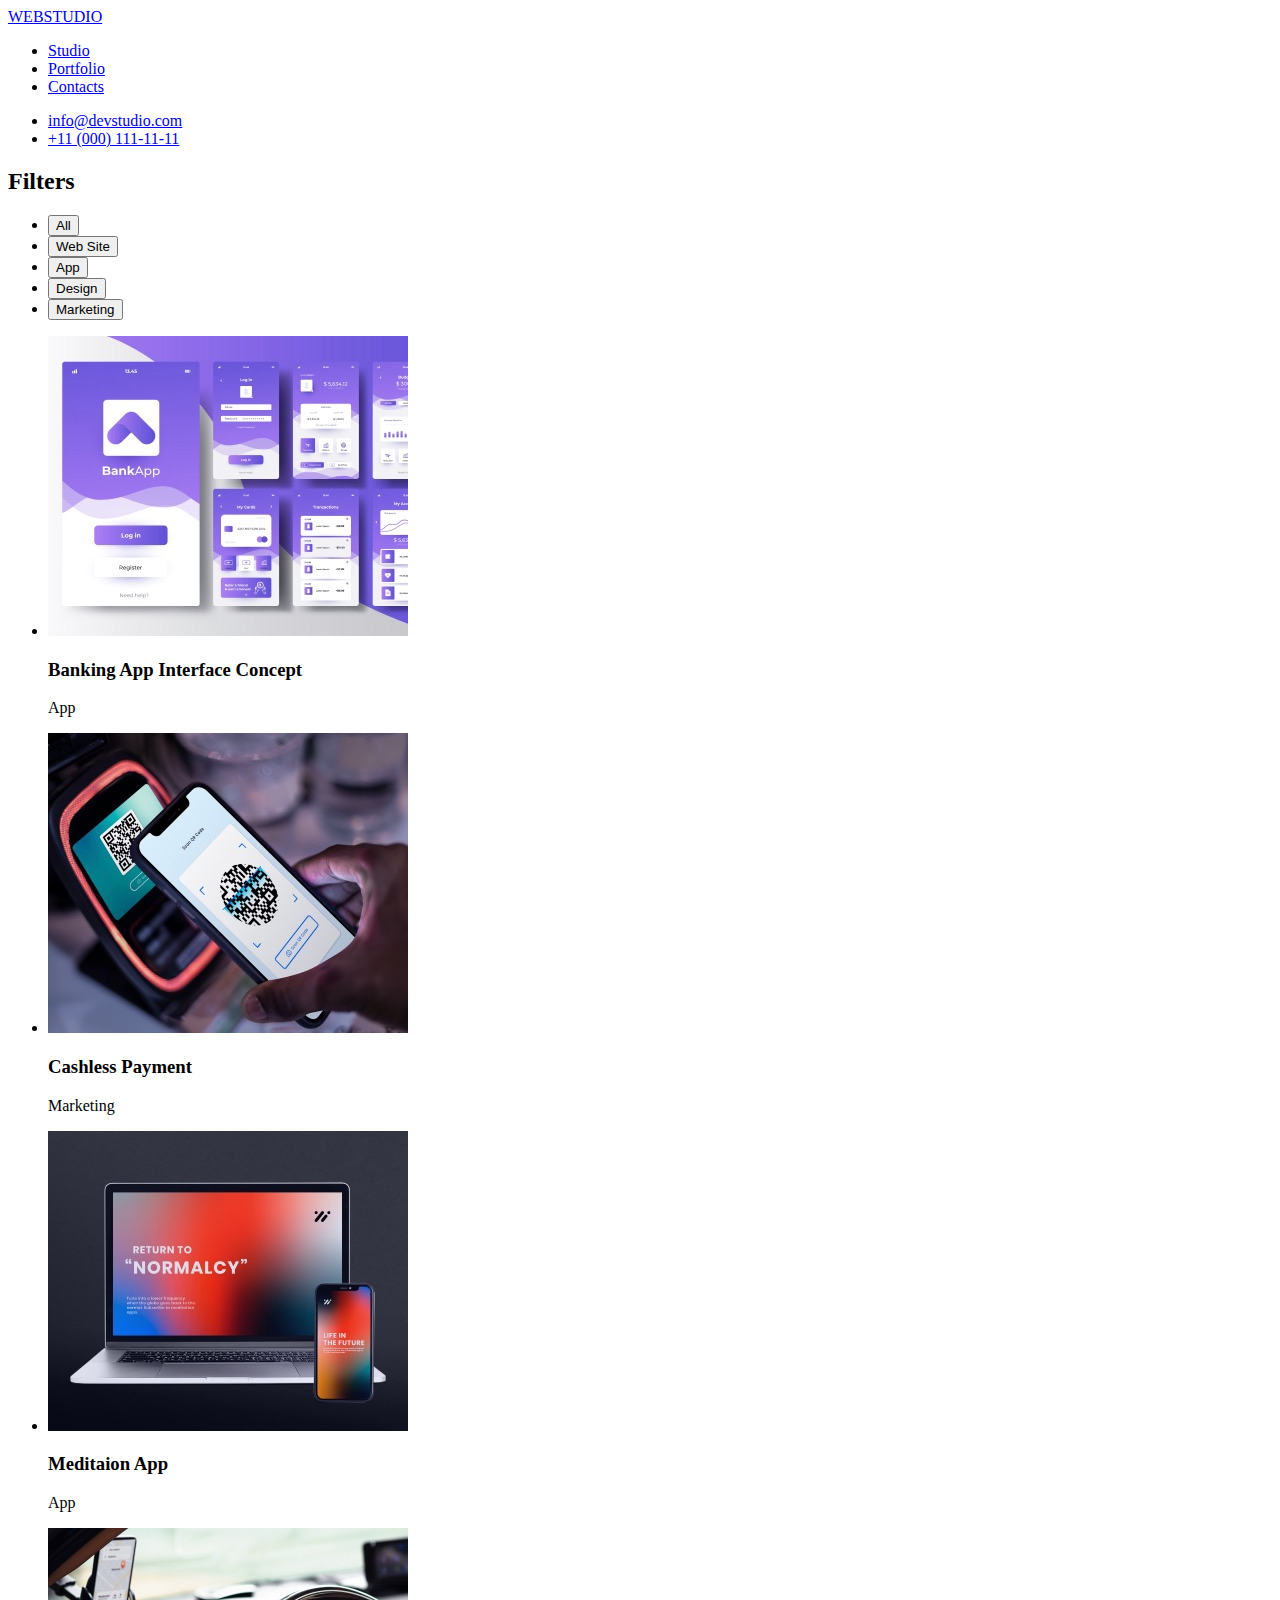
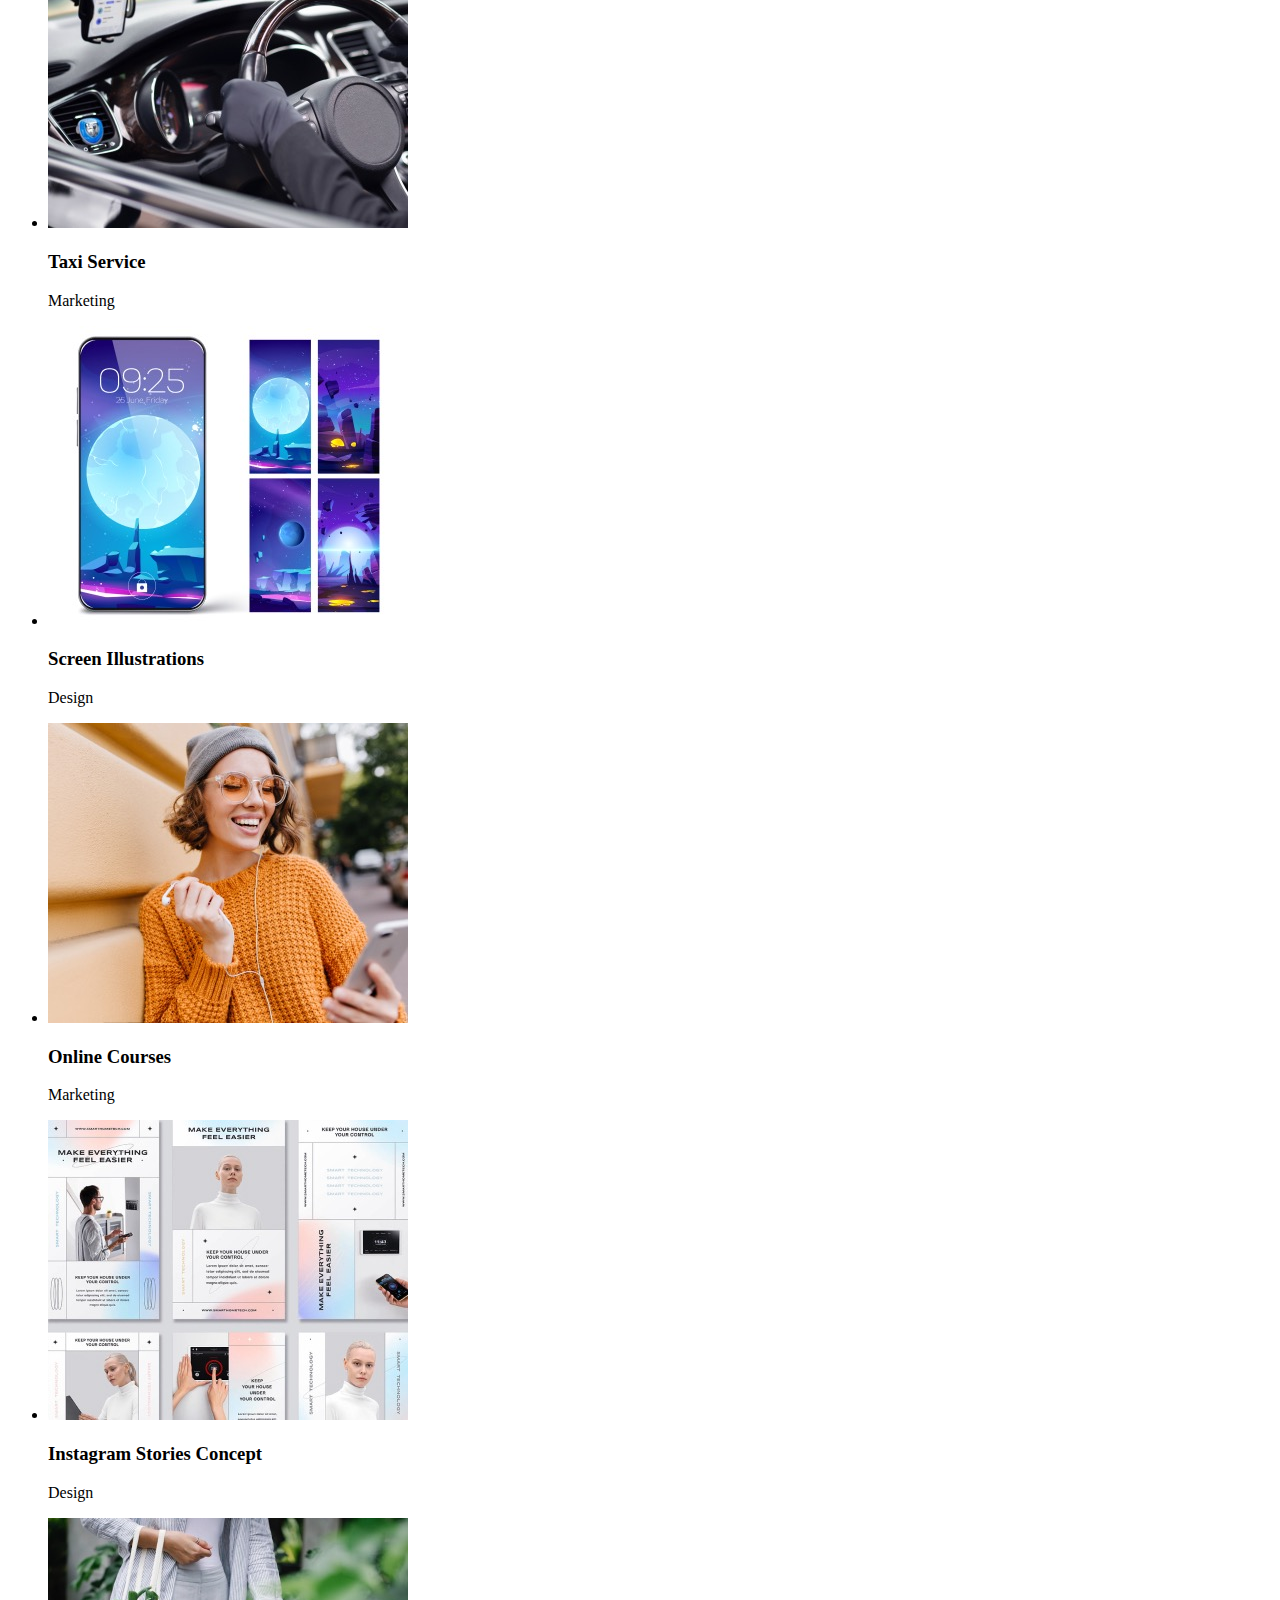
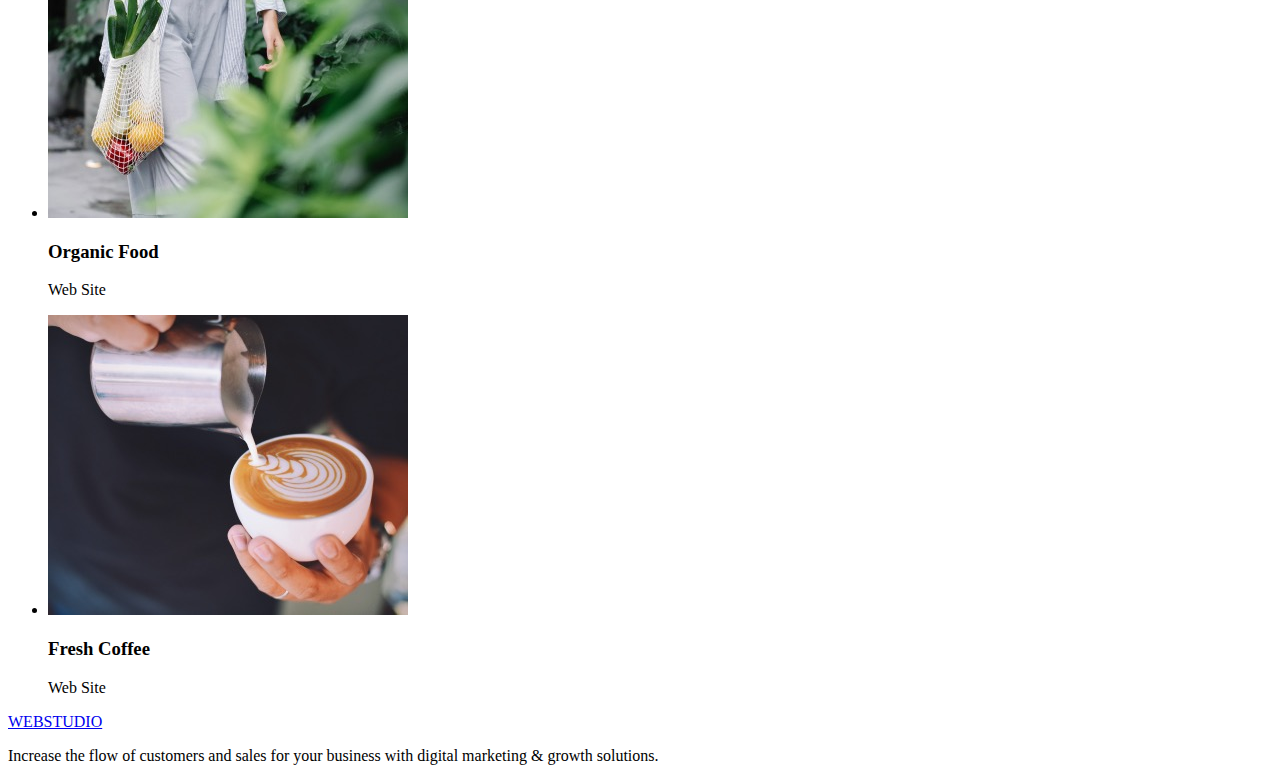
==== portfolio.html @ 063cbb74 "Додали документ portfolio" ====
<!DOCTYPE html>
<html lang="en">
  <head>
    <meta charset="UTF-8" />
    <meta http-equiv="X-UA-Compatible" content="IE=edge" />
    <meta name="viewport" content="width=device-width, initial-scale=1.0" />
    <title>Portfolio</title>
  </head>
  <body>
    <header>
      <nav>
        <a href="/">WEBSTUDIO</a>
        <ul>
          <li><a href="/index.html">Studio</a></li>
          <li><a href="/">Portfolio</a></li>
          <li><a href="/">Contacts</a></li>
        </ul>
      </nav>

      <ul>
        <li>
          <a href="mailto:info@devstudio.com">info@devstudio.com</a>
        </li>
        <li>
          <a href="tel:+11(000)1111111">+11 (000) 111-11-11</a>
        </li>
      </ul>
    </header>
    <main>
      <section>
        <h2>Filters</h2>
        <ul>
          <li><button type="button">All</button></li>
          <li><button type="button">Web Site</button></li>
          <li><button type="button">App</button></li>
          <li><button type="button">Design</button></li>
          <li><button type="button">Marketing</button></li>
        </ul>
      </section>
      <section>
        <ul>
          <li>
            <a href="">
              <img src="./img/porfolio-1.jpg" width="360" alt="photo 1" />
            </a>
            <h3>Banking App Interface Concept</h3>
            <p>App</p>
          </li>
          <li>
            <a href="">
              <img src="./img/portfolio-2.jpg" width="360" alt="photo 2" />
            </a>
            <h3>Cashless Payment</h3>
            <p>Marketing</p>
          </li>
          <li>
            <a href="">
              <img src="./img/portfolio-3.jpg" width="360" alt="photo 3" />
            </a>
            <h3>Meditaion App</h3>
            <p>App</p>
          </li>
          <li>
            <a href="">
              <img src="./img/portfolio-4.jpg" width="360" alt="photo 4" />
            </a>
            <h3>Taxi Service</h3>
            <p>Marketing</p>
          </li>
          <li>
            <a href="">
              <img src="./img/portfolio-5.jpg" width="360" alt="photo 5" />
            </a>
            <h3>Screen Illustrations</h3>
            <p>Design</p>
          </li>
          <li>
            <a href="">
              <img src="./img/portfolio-6.jpg" width="360" alt="photo 6" />
            </a>
            <h3>Online Courses</h3>
            <p>Marketing</p>
          </li>
          <li>
            <a href="">
              <img src="./img/portfolio-7.jpg" width="360" alt="photo 7" />
            </a>
            <h3>Instagram Stories Concept</h3>
            <p>Design</p>
          </li>
          <li>
            <a href="">
              <img src="./img/portfolio-8.jpg" width="360" alt="photo 8" />
            </a>
            <h3>Organic Food</h3>
            <p>Web Site</p>
          </li>
          <li>
            <a href="">
              <img src="./img/portfolio-9.jpg" width="360" alt="photo 9" />
            </a>
            <h3>Fresh Coffee</h3>
            <p>Web Site</p>
          </li>
        </ul>
      </section>
    </main>
    <footer>
      <a href="/">WEBSTUDIO</a>
      <p>
        Increase the flow of customers and sales for your business with digital
        marketing & growth solutions.
      </p>
    </footer>
  </body>
</html>
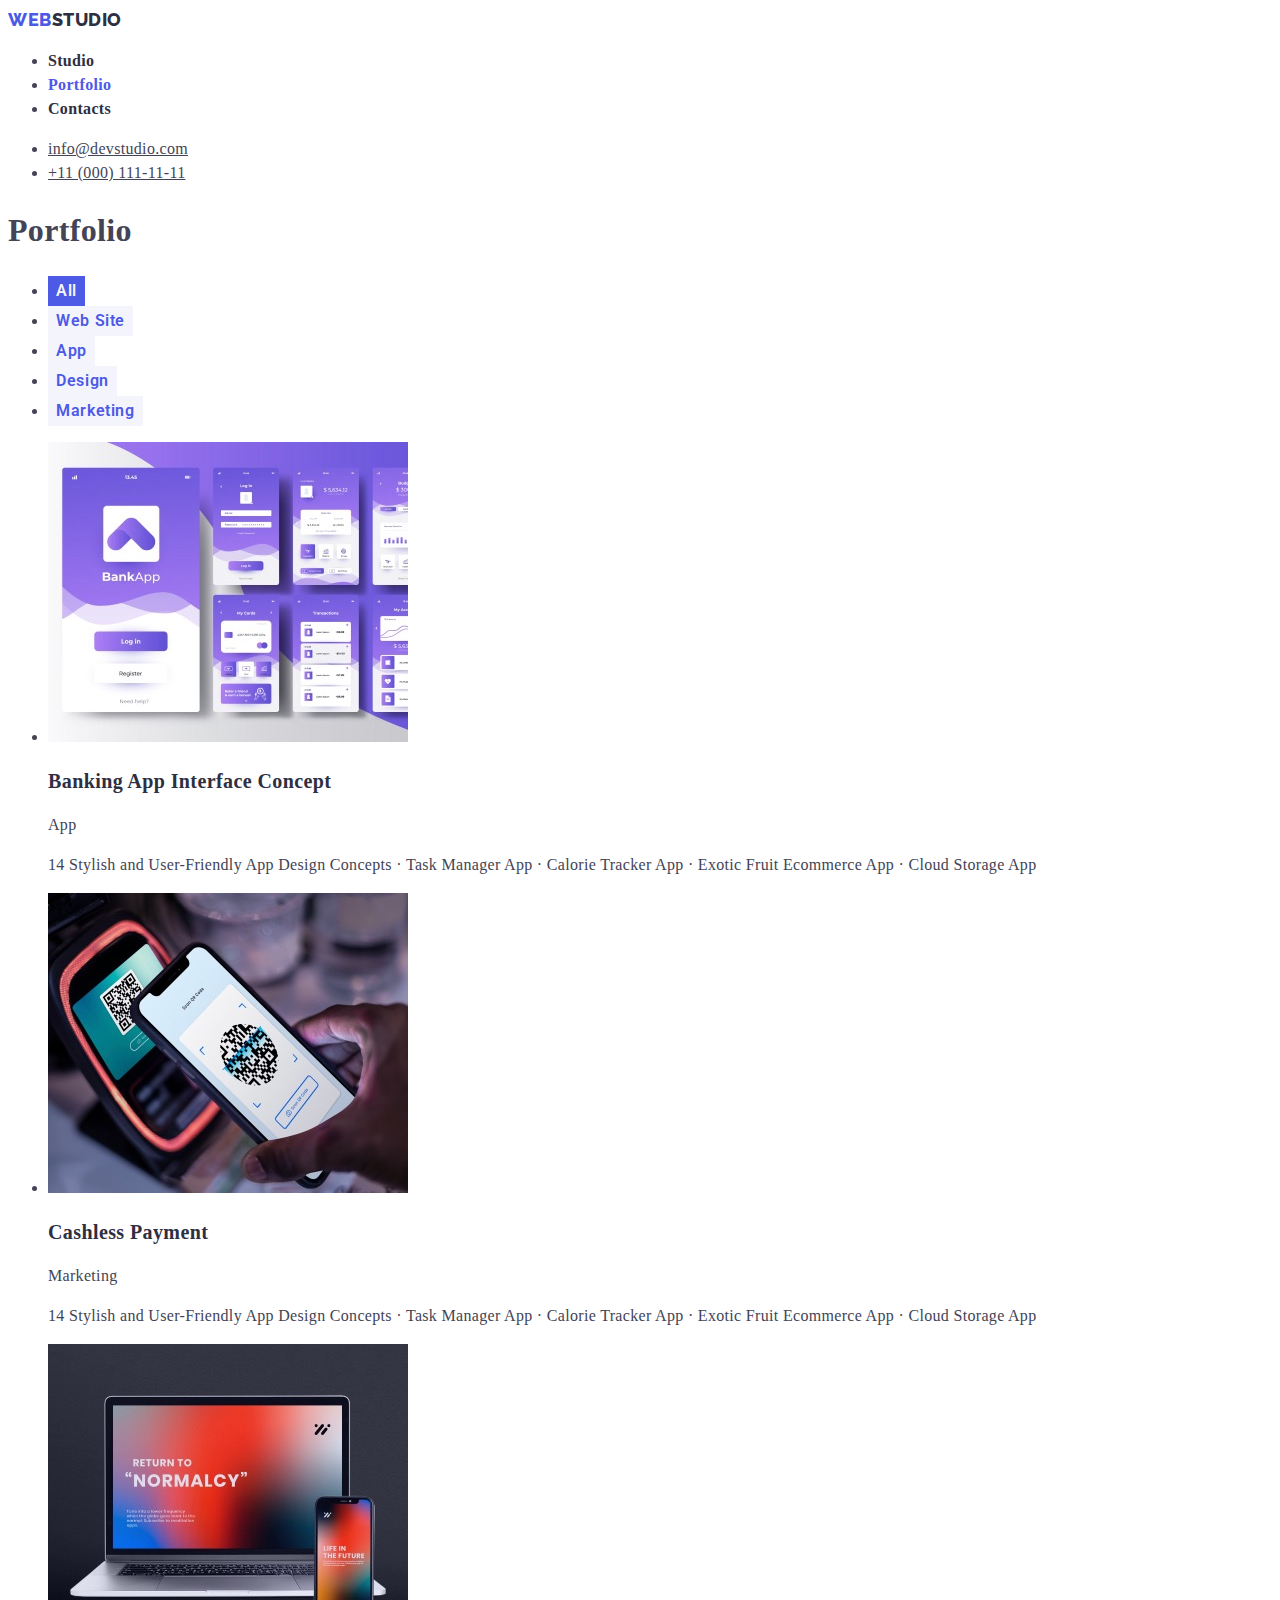
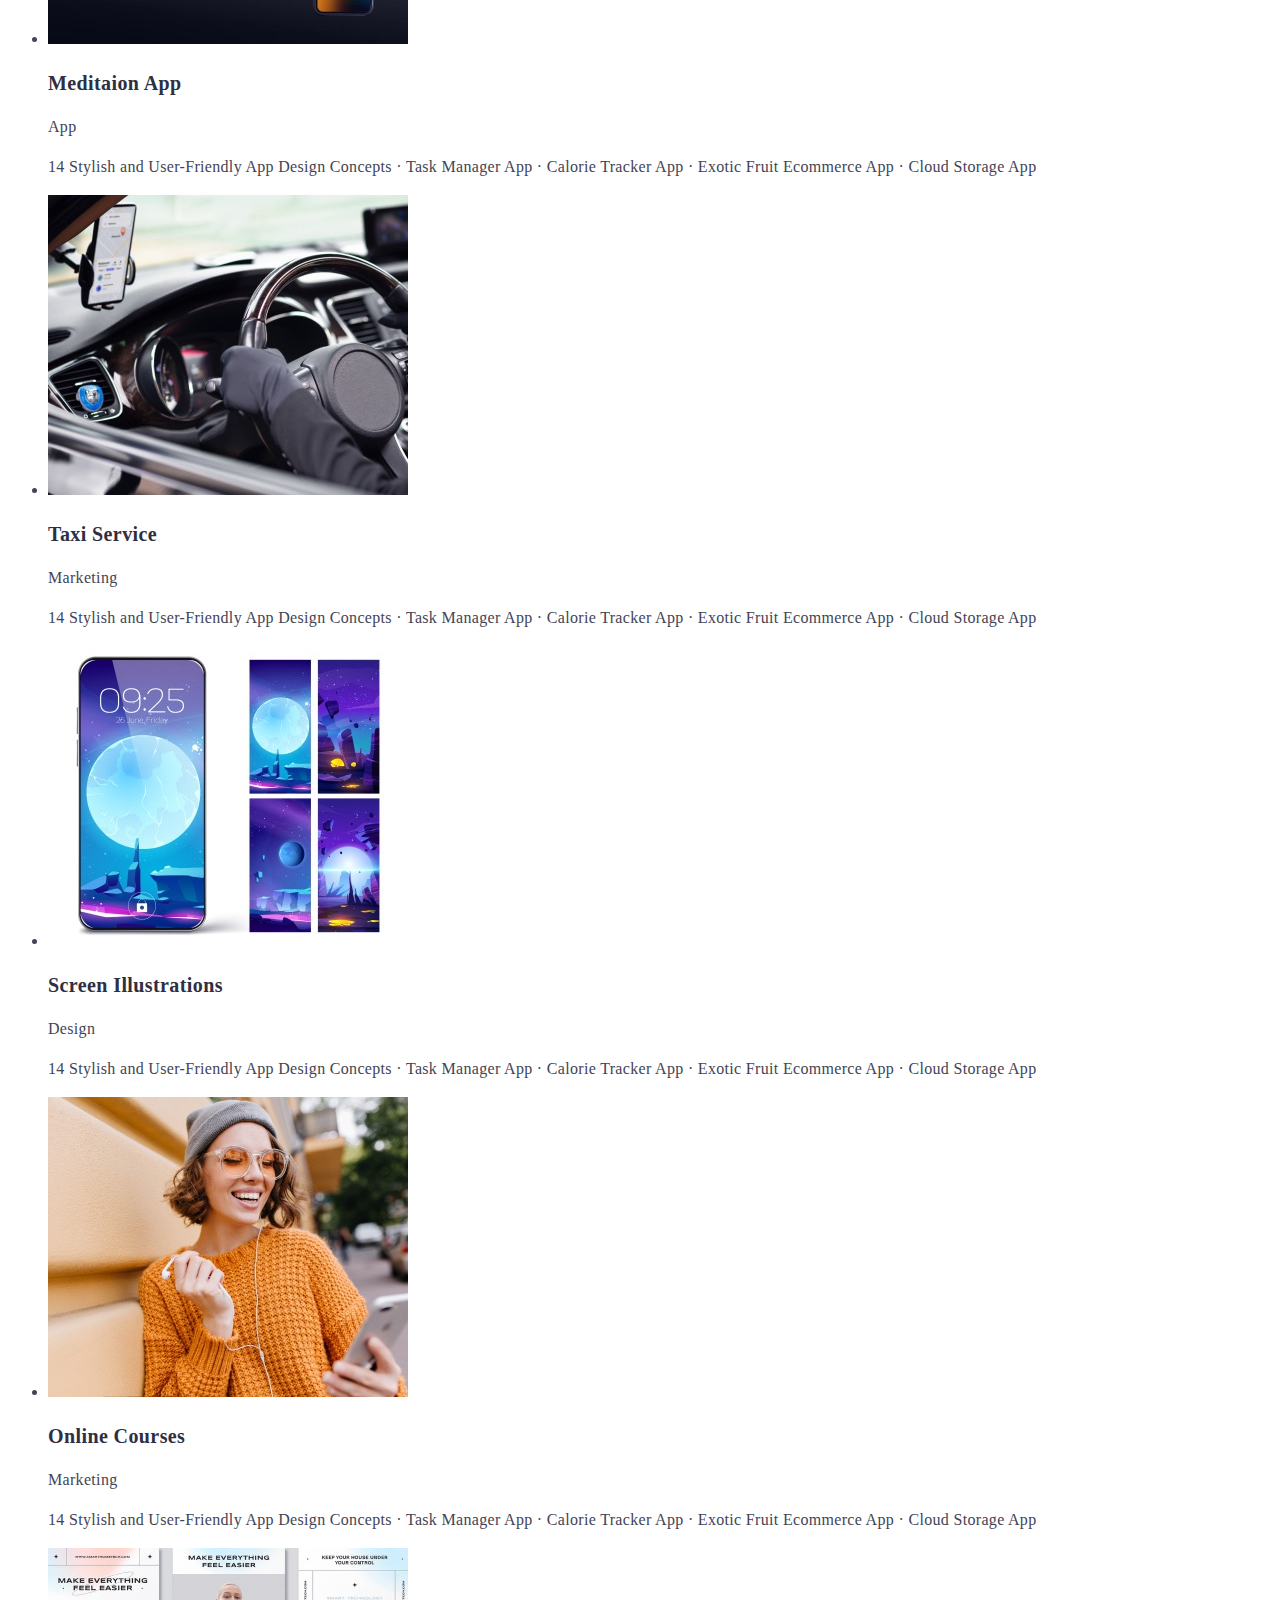
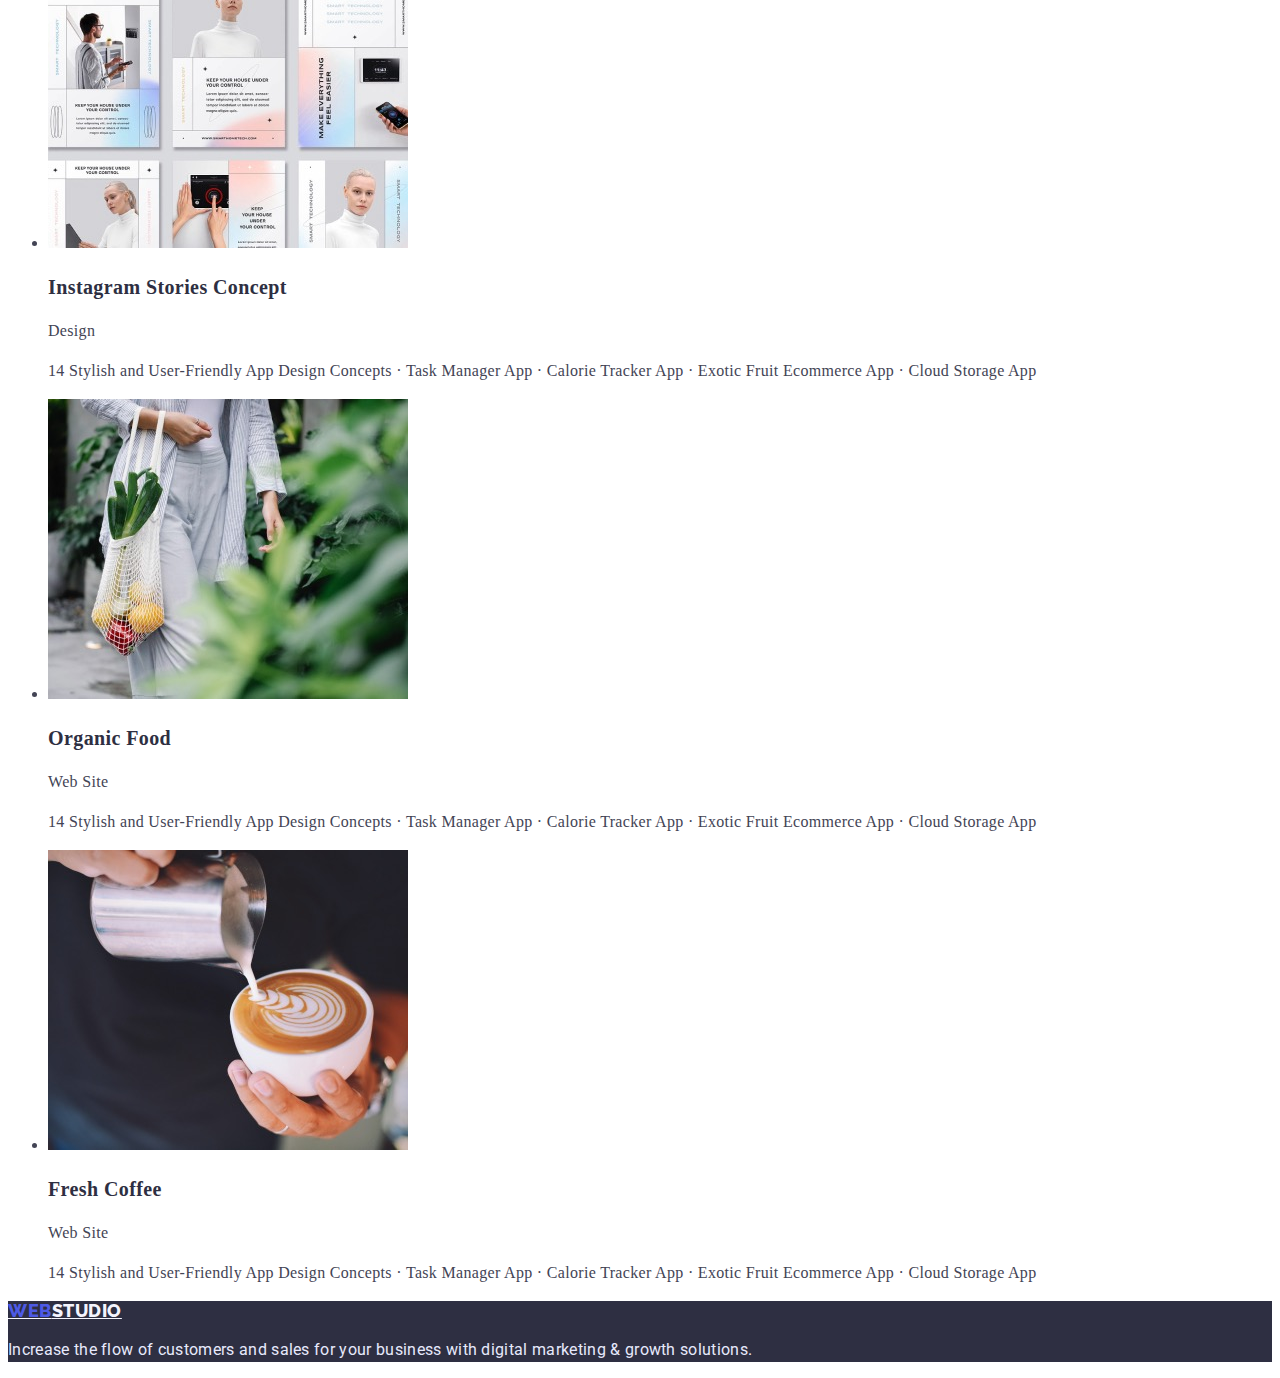
==== commit a46c0ad0: "Попередньо завершене ДЗ" ====
--- a/portfolio.html
+++ b/portfolio.html
@@ -4,110 +4,168 @@
     <meta charset="UTF-8" />
     <meta http-equiv="X-UA-Compatible" content="IE=edge" />
     <meta name="viewport" content="width=device-width, initial-scale=1.0" />
+    <link rel="preconnect" href="https://fonts.googleapis.com" />
+    <link rel="preconnect" href="https://fonts.gstatic.com" crossorigin />
+    <link
+      href="https://fonts.googleapis.com/css2?family=Raleway:wght@700&family=Roboto:wght@400;500;700;900&display=swap"
+      rel="stylesheet"
+    />
     <title>Portfolio</title>
+    <link rel="stylesheet" href="./css/styles.css" />
   </head>
   <body>
-    <header>
+    <header class="page-header">
       <nav>
-        <a href="/">WEBSTUDIO</a>
-        <ul>
-          <li><a href="/index.html">Studio</a></li>
-          <li><a href="/">Portfolio</a></li>
-          <li><a href="/">Contacts</a></li>
+        <a href="./index.html" class="header-logo"
+          ><span class="header-wrap">WEB</span>STUDIO</a
+        >
+        <ul class="site-nav">
+          <li><a href="./index.html" class="link">Studio</a></li>
+          <li><a href="./portfolio.html" class="link current">Portfolio</a></li>
+          <li><a href="/" class="link">Contacts</a></li>
         </ul>
       </nav>
 
-      <ul>
+      <ul class="contacts-list">
         <li>
-          <a href="mailto:info@devstudio.com">info@devstudio.com</a>
+          <a href="mailto:info@devstudio.com" class="link"
+            >info@devstudio.com</a
+          >
         </li>
         <li>
-          <a href="tel:+11(000)1111111">+11 (000) 111-11-11</a>
+          <a href="tel:+11(000)1111111" class="link">+11 (000) 111-11-11</a>
         </li>
       </ul>
     </header>
     <main>
       <section>
-        <h2>Filters</h2>
-        <ul>
-          <li><button type="button">All</button></li>
-          <li><button type="button">Web Site</button></li>
-          <li><button type="button">App</button></li>
-          <li><button type="button">Design</button></li>
-          <li><button type="button">Marketing</button></li>
+        <h1>Portfolio</h1>
+        <ul class="filter-list">
+          <li><button type="button" class="button-current">All</button></li>
+          <li><button type="button" class="button">Web Site</button></li>
+          <li><button type="button" class="button">App</button></li>
+          <li><button type="button" class="button">Design</button></li>
+          <li><button type="button" class="button">Marketing</button></li>
         </ul>
       </section>
       <section>
-        <ul>
+        <ul class="portfolio-list">
           <li>
             <a href="">
               <img src="./img/porfolio-1.jpg" width="360" alt="photo 1" />
             </a>
-            <h3>Banking App Interface Concept</h3>
-            <p>App</p>
+            <h3 class="portfolio-title">Banking App Interface Concept</h3>
+            <p class="portfolio-text">App</p>
+            <p>
+              14 Stylish and User-Friendly App Design Concepts · Task Manager
+              App · Calorie Tracker App · Exotic Fruit Ecommerce App · Cloud
+              Storage App
+            </p>
           </li>
           <li>
             <a href="">
               <img src="./img/portfolio-2.jpg" width="360" alt="photo 2" />
             </a>
-            <h3>Cashless Payment</h3>
-            <p>Marketing</p>
+            <h3 class="portfolio-title">Cashless Payment</h3>
+            <p class="portfolio-text">Marketing</p>
+            <p>
+              14 Stylish and User-Friendly App Design Concepts · Task Manager
+              App · Calorie Tracker App · Exotic Fruit Ecommerce App · Cloud
+              Storage App
+            </p>
           </li>
           <li>
             <a href="">
               <img src="./img/portfolio-3.jpg" width="360" alt="photo 3" />
             </a>
-            <h3>Meditaion App</h3>
-            <p>App</p>
+            <h3 class="portfolio-title">Meditaion App</h3>
+            <p class="portfolio-text">App</p>
+            <p>
+              14 Stylish and User-Friendly App Design Concepts · Task Manager
+              App · Calorie Tracker App · Exotic Fruit Ecommerce App · Cloud
+              Storage App
+            </p>
           </li>
           <li>
             <a href="">
               <img src="./img/portfolio-4.jpg" width="360" alt="photo 4" />
             </a>
-            <h3>Taxi Service</h3>
-            <p>Marketing</p>
+            <h3 class="portfolio-title">Taxi Service</h3>
+            <p class="portfolio-text">Marketing</p>
+            <p>
+              14 Stylish and User-Friendly App Design Concepts · Task Manager
+              App · Calorie Tracker App · Exotic Fruit Ecommerce App · Cloud
+              Storage App
+            </p>
           </li>
           <li>
             <a href="">
               <img src="./img/portfolio-5.jpg" width="360" alt="photo 5" />
             </a>
-            <h3>Screen Illustrations</h3>
-            <p>Design</p>
+            <h3 class="portfolio-title">Screen Illustrations</h3>
+            <p class="portfolio-text">Design</p>
+            <p>
+              14 Stylish and User-Friendly App Design Concepts · Task Manager
+              App · Calorie Tracker App · Exotic Fruit Ecommerce App · Cloud
+              Storage App
+            </p>
           </li>
           <li>
             <a href="">
               <img src="./img/portfolio-6.jpg" width="360" alt="photo 6" />
             </a>
-            <h3>Online Courses</h3>
-            <p>Marketing</p>
+            <h3 class="portfolio-title">Online Courses</h3>
+            <p class="portfolio-text">Marketing</p>
+            <p>
+              14 Stylish and User-Friendly App Design Concepts · Task Manager
+              App · Calorie Tracker App · Exotic Fruit Ecommerce App · Cloud
+              Storage App
+            </p>
           </li>
           <li>
             <a href="">
               <img src="./img/portfolio-7.jpg" width="360" alt="photo 7" />
             </a>
-            <h3>Instagram Stories Concept</h3>
-            <p>Design</p>
+            <h3 class="portfolio-title">Instagram Stories Concept</h3>
+            <p class="portfolio-text">Design</p>
+            <p>
+              14 Stylish and User-Friendly App Design Concepts · Task Manager
+              App · Calorie Tracker App · Exotic Fruit Ecommerce App · Cloud
+              Storage App
+            </p>
           </li>
           <li>
             <a href="">
               <img src="./img/portfolio-8.jpg" width="360" alt="photo 8" />
             </a>
-            <h3>Organic Food</h3>
-            <p>Web Site</p>
+            <h3 class="portfolio-title">Organic Food</h3>
+            <p class="portfolio-text">Web Site</p>
+            <p>
+              14 Stylish and User-Friendly App Design Concepts · Task Manager
+              App · Calorie Tracker App · Exotic Fruit Ecommerce App · Cloud
+              Storage App
+            </p>
           </li>
           <li>
             <a href="">
               <img src="./img/portfolio-9.jpg" width="360" alt="photo 9" />
             </a>
-            <h3>Fresh Coffee</h3>
-            <p>Web Site</p>
+            <h3 class="portfolio-title">Fresh Coffee</h3>
+            <p class="portfolio-text">Web Site</p>
+            <p>
+              14 Stylish and User-Friendly App Design Concepts · Task Manager
+              App · Calorie Tracker App · Exotic Fruit Ecommerce App · Cloud
+              Storage App
+            </p>
           </li>
         </ul>
       </section>
     </main>
-    <footer>
-      <a href="/">WEBSTUDIO</a>
-      <p>
+    <footer class="page-footer">
+      <a href="/" class="footer-logo"
+        ><span class="footer-wrap">WEB</span>STUDIO</a
+      >
+      <p class="footer-text">
         Increase the flow of customers and sales for your business with digital
         marketing & growth solutions.
       </p>
--- a/css/styles.css
+++ b/css/styles.css
@@ -0,0 +1,241 @@
+:root {
+    --primary-text-color: #434455;
+    --title-text-color: #2E2F42;;
+    --accent-color: #E7E9FC;
+    --primary-brand-color: #4D5AE5;
+    --secondary-bg-color: #F4F4FD;
+    --primary-white-color: #FFFFFF;
+    --messages-color: #31D0AA;
+    --subtle-text-color: #8E8F99;
+}
+
+body {
+    font-family: 'Roboto', 'Raleway' sans-serif;
+    font-style: normal;
+    font-weight: 400;
+    font-size: 16px;
+    line-height: 1.5;
+    letter-spacing: 0.02em;
+    color: var(--primary-text-color);
+    background-color: var(--primary-white-color);
+}
+
+.header-logo {
+    color: var(--title-text-color);
+    font-family: 'Raleway', sans-serif;
+    font-weight: 800;
+    font-size: 18px;
+    line-height: 1.33;
+    letter-spacing: 0.03em;
+    text-decoration: none;
+}
+
+.header-wrap {
+    color: var(--primary-brand-color);
+}
+
+.list {
+    list-style: none;
+}
+
+/* СТИЛІ ДЛЯ СТУДІЯ */
+/* Навігаці */
+.site-nav .link{ 
+    color: var(--title-text-color);
+    font-weight: 600;
+    font-size: 16px;
+    line-height: 1.5;
+    letter-spacing: 0.02em;
+    text-decoration: none;
+}
+
+.site-nav .link:hover,
+.site-nav .link:focus {
+    color: var(--primary-text-color);
+}
+
+.site-nav .link.current {
+    color: var(--primary-brand-color);
+}
+
+.contacts-list .link{
+    font-style: normal;
+    color: var(--primary-text-color);
+    font-size: 16px;
+    line-height: 1.5;
+    letter-spacing: 0.02em;
+}
+
+.contacts-list .link:hover,
+.contacts-list .link:focus {
+    color: var(--primary-brand-color);
+}
+
+/* Герой */
+.hero {
+    background-color: var(--title-text-color);
+}
+
+.hero .title {
+    color: var(--primary-white-color);
+    font-family: 'Roboto';
+    font-weight: 600;
+    font-size: 56px;
+    line-height: 1.07;
+    text-align: center;
+    letter-spacing: 0.02em;
+}
+
+.hero .button-primary {
+    font-family: 'Roboto';
+    font-weight: 600;
+    font-size: 16px;
+    line-height: 1.18;
+    letter-spacing: 0.04em;
+    display: flex;
+    align-items: center;
+    color: var(--primary-white-color);
+    background-color: var(--primary-brand-color);
+    box-shadow: 0px 4px 4px rgba(0, 0, 0, 0.15);
+}
+
+/* Головна секція */
+
+.feature-list .title {
+    color: var(--title-text-color);
+    font-weight: 600;
+    font-size: 20px;
+    line-height: 1.2;
+    letter-spacing: 0.02em;
+}
+
+.feature-list .text {
+    color: var(--primary-text-color);
+    font-size: 16px;
+    line-height: 1.5;
+    letter-spacing: 0.02em;
+}
+
+.about-title {
+    color: var(--title-text-color);
+    font-weight: 600;
+    font-size: 36px;
+    line-height: 1.11;
+    text-align: center;
+    letter-spacing: 0.02em;
+    text-transform: capitalize;
+}
+
+.team {
+    background-color: var(--secondary-bg-color);
+}
+
+.team-title {
+font-weight: 600;
+font-size: 36px;
+line-height: 1.11;
+text-align: center;
+letter-spacing: 0.02em;
+text-transform: capitalize;
+color: var(--title-text-color);
+}
+
+
+.team-list .title {
+font-weight: 600;
+font-size: 20px;
+line-height: 1.2;
+text-align: center;
+letter-spacing: 0.02em;
+color: var(--title-text-color);
+}
+
+.team-list .text {
+    font-size: 16px;
+    line-height: 1.5;
+    text-align: center;
+    letter-spacing: 0.02em;
+}
+
+/* СТИЛІ ДЛЯ ПОРТФОЛІО */
+/* Кнопки */
+.button {
+    color: var(--primary-brand-color);
+    background-color: var(--secondary-bg-color);
+    font-family: 'Roboto';
+    font-weight: 600;
+    font-size: 16px;
+    line-height: 1.5;
+    display: flex;
+    align-items: center;
+    text-align: center;
+    letter-spacing: 0.04em;
+    cursor: pointer;
+    border-color: transparent;
+}
+
+.button:hover,
+.button:focus {
+    color: var(--secondary-bg-color);
+    background-color: var(--primary-brand-color);
+}
+
+.button-current {
+    color: var(--secondary-bg-color);
+    background-color: var(--primary-brand-color);
+    font-family: 'Roboto';
+    font-weight: 600;
+    font-size: 16px;
+    line-height: 1.5;
+    display: flex;
+    align-items: center;
+    text-align: center;
+    letter-spacing: 0.04em;
+    cursor: pointer;
+    border-color: transparent; 
+}
+
+/* Список проектів */
+.portfolio-title {
+    color: var(--title-text-color);
+    font-weight: 600;
+    font-size: 20px;
+    line-height: 1.2;
+    letter-spacing: 0.02em;
+}
+
+.portfolio-text {
+    color: var(--primary-text-color);
+    font-size: 16px;
+    line-height: 1.5;
+    letter-spacing: 0.02em;
+}
+
+/* Футер */
+.page-footer {
+    background-color: var(--title-text-color);
+}
+
+.footer-logo {
+    color: var(--secondary-bg-color);
+    font-family: 'Raleway';
+    font-weight: 800;
+    font-size: 18px;
+    line-height: 1.16;
+    display: flex;
+    align-items: center;
+    letter-spacing: 0.03em;
+    text-transform: uppercase;
+}
+
+.footer-wrap {
+    color: var(--primary-brand-color);
+}
+
+.footer-text {
+    color: var(--accent-color);
+    font-family: 'Roboto';
+    font-size: 16px;
+    line-height: 1.5;
+    letter-spacing: 0.02em;
+}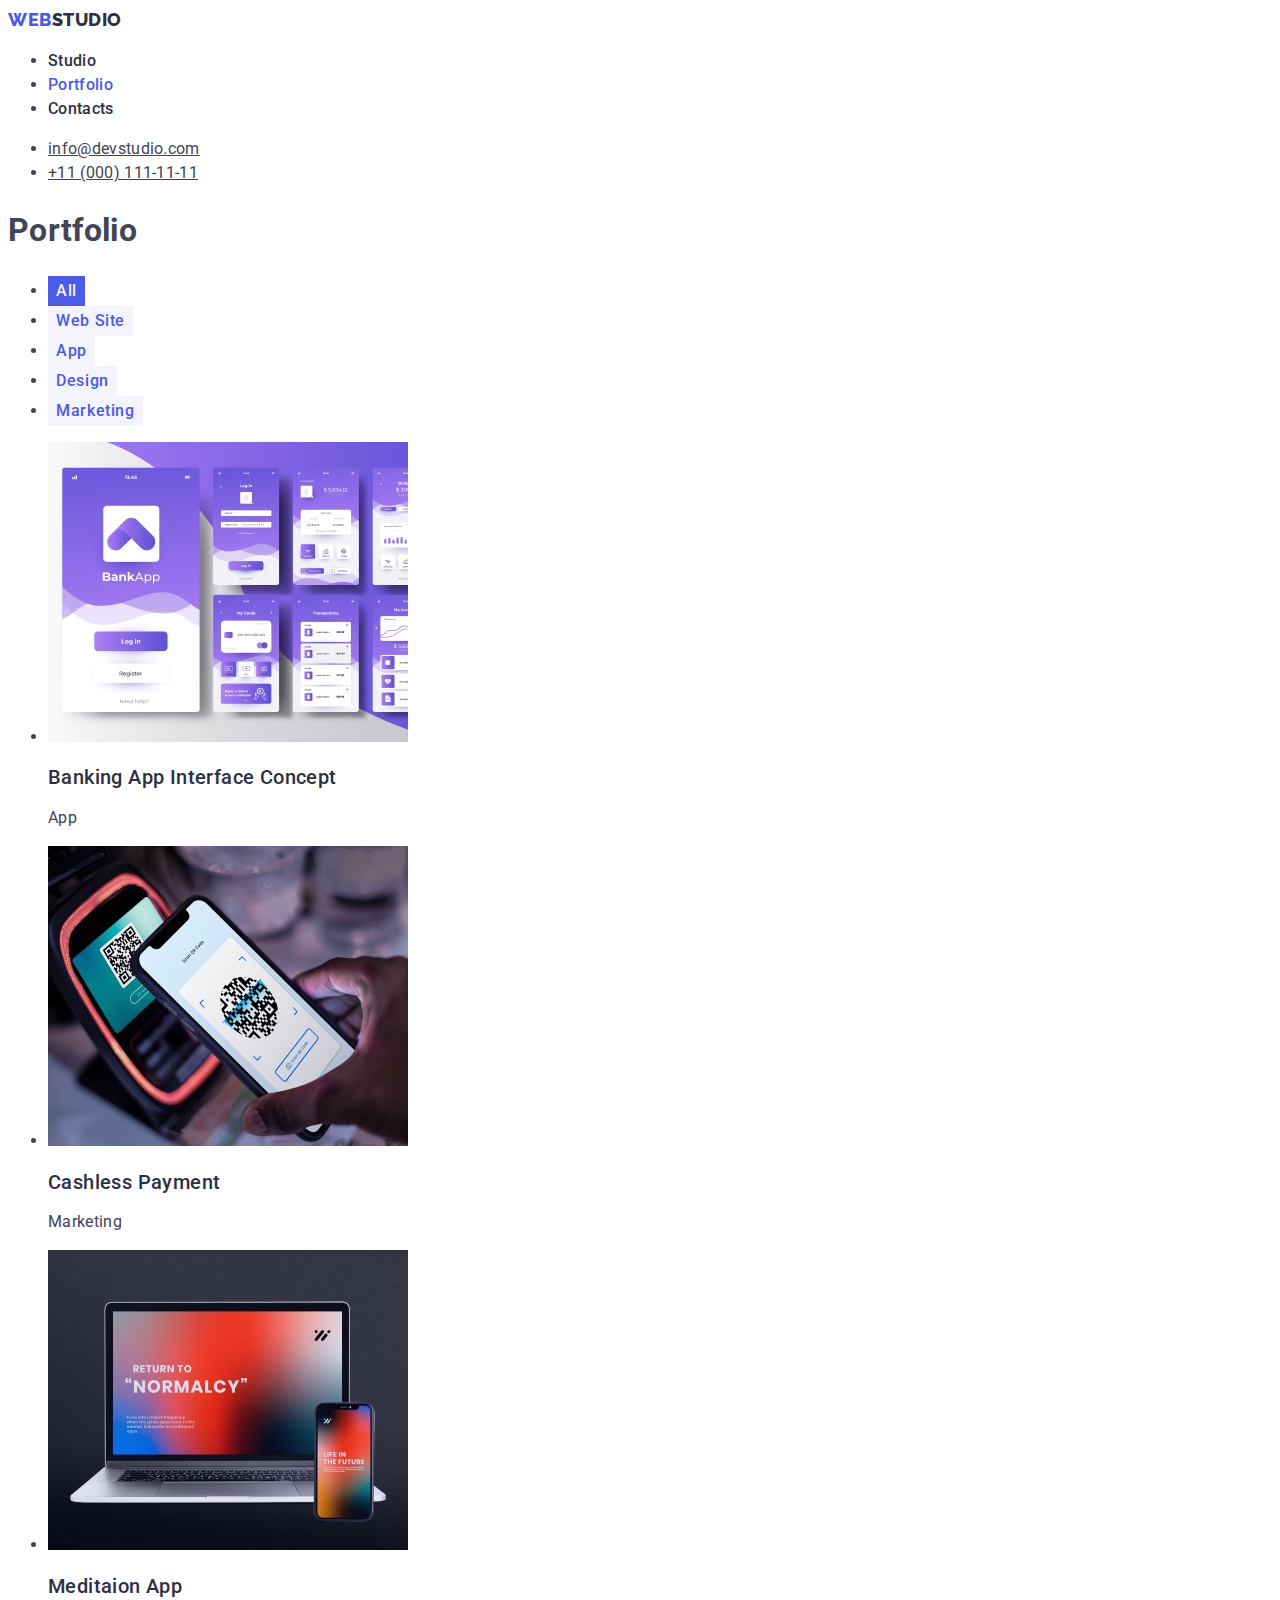
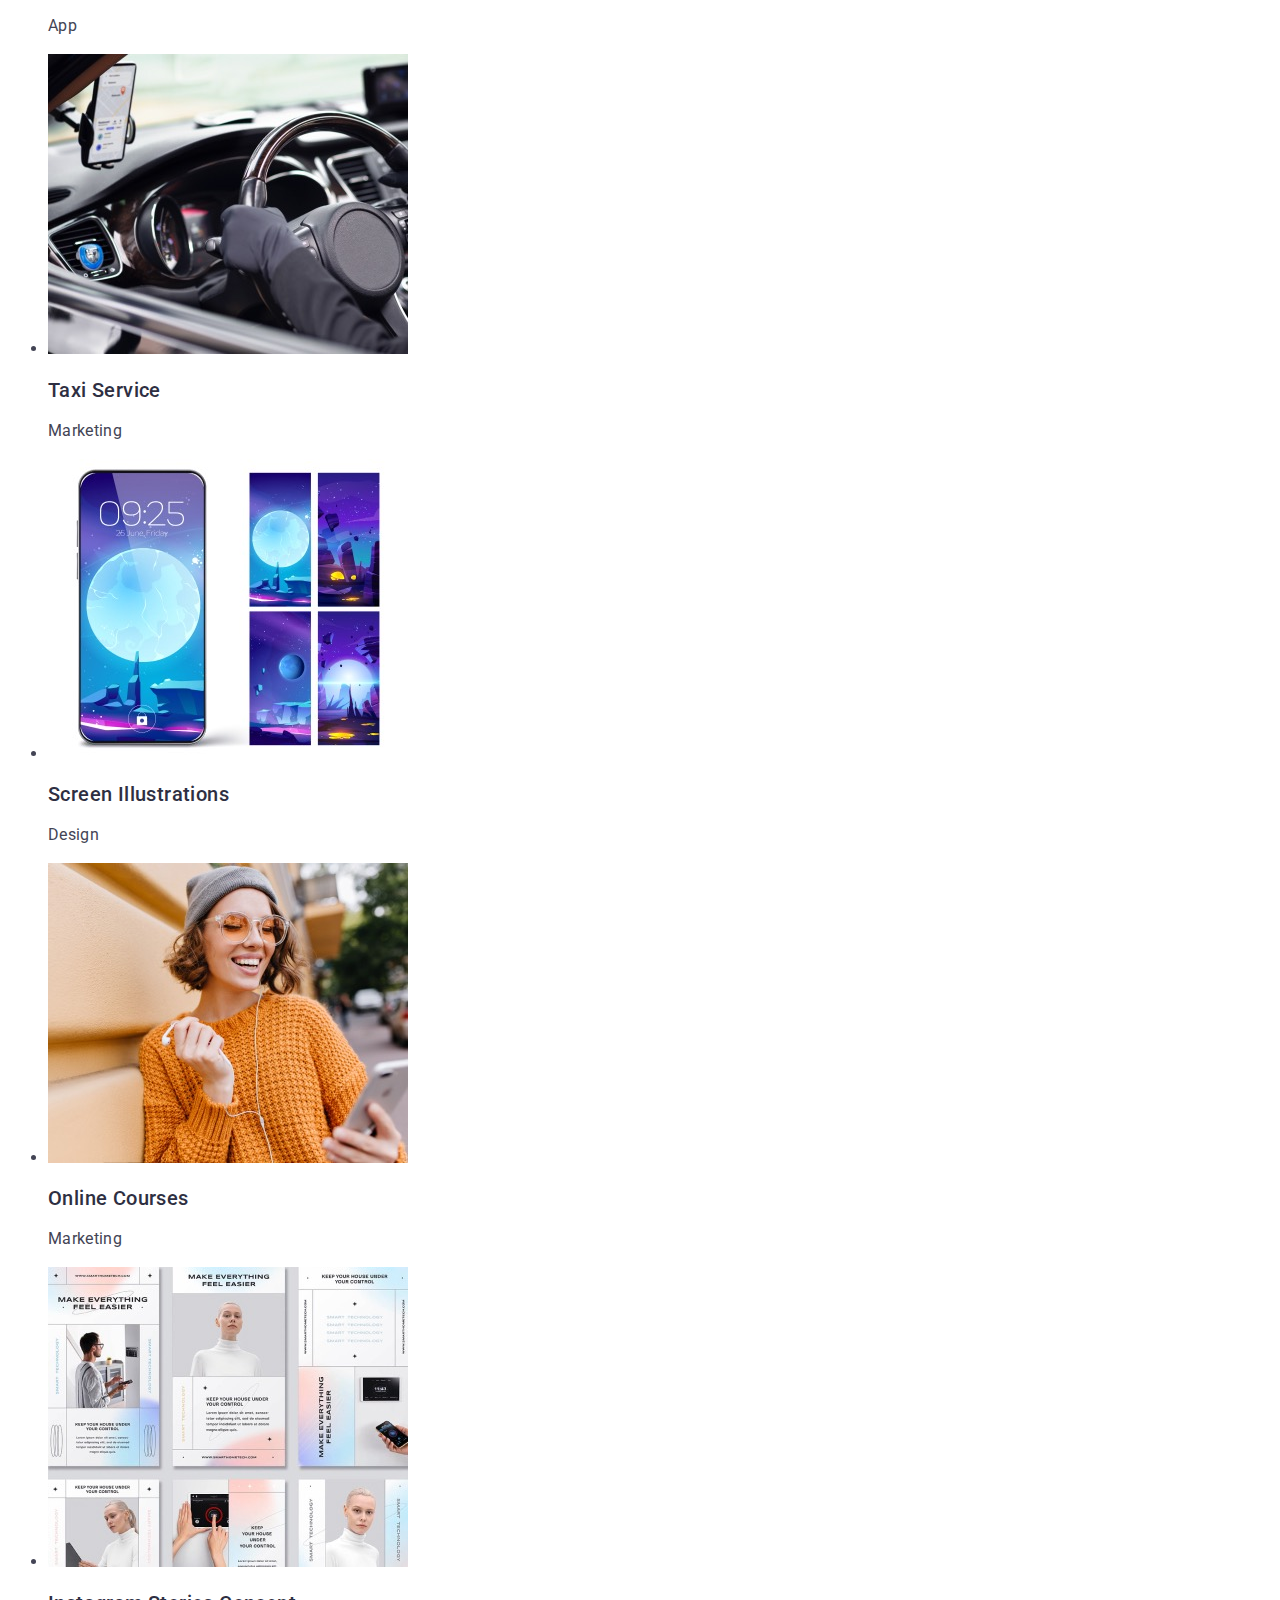
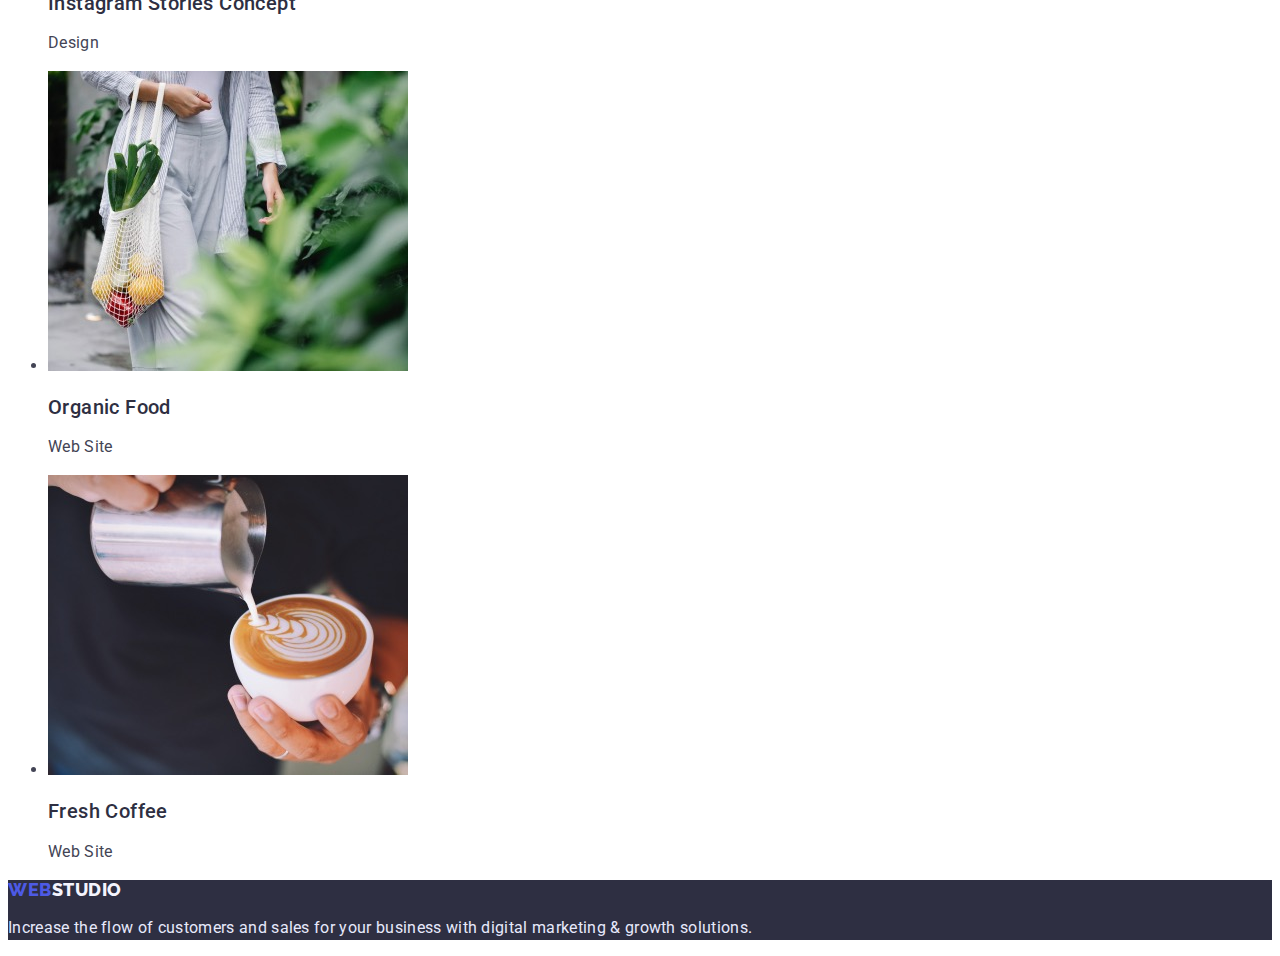
==== commit b00c6299: "Доопрацьоване ДЗ" ====
--- a/portfolio.html
+++ b/portfolio.html
@@ -7,7 +7,7 @@
     <link rel="preconnect" href="https://fonts.googleapis.com" />
     <link rel="preconnect" href="https://fonts.gstatic.com" crossorigin />
     <link
-      href="https://fonts.googleapis.com/css2?family=Raleway:wght@700&family=Roboto:wght@400;500;700;900&display=swap"
+      href="https://fonts.googleapis.com/css2?family=Raleway:wght@800&family=Roboto:wght@400;500;700;900&display=swap"
       rel="stylesheet"
     />
     <title>Portfolio</title>
@@ -47,116 +47,115 @@
           <li><button type="button" class="button">Design</button></li>
           <li><button type="button" class="button">Marketing</button></li>
         </ul>
-      </section>
-      <section>
         <ul class="portfolio-list">
           <li>
-            <a href="">
-              <img src="./img/porfolio-1.jpg" width="360" alt="photo 1" />
-            </a>
-            <h3 class="portfolio-title">Banking App Interface Concept</h3>
+            <a class="portfolio-link" href="">
+              <img src="./img/porfolio-1.jpg" width="360" alt="banking app" />
+            <h2 class="portfolio-title">Banking App Interface Concept</h3>
             <p class="portfolio-text">App</p>
-            <p>
+            <!-- <p>
               14 Stylish and User-Friendly App Design Concepts · Task Manager
               App · Calorie Tracker App · Exotic Fruit Ecommerce App · Cloud
               Storage App
-            </p>
+            </p> -->
+            </a>
           </li>
           <li>
-            <a href="">
-              <img src="./img/portfolio-2.jpg" width="360" alt="photo 2" />
-            </a>
-            <h3 class="portfolio-title">Cashless Payment</h3>
+            <a class="portfolio-link" href="">
+              <img src="./img/portfolio-2.jpg" width="360" alt="mobile phone" />
+            <h2 class="portfolio-title">Cashless Payment</h3>
             <p class="portfolio-text">Marketing</p>
-            <p>
+            <!-- <p>
               14 Stylish and User-Friendly App Design Concepts · Task Manager
               App · Calorie Tracker App · Exotic Fruit Ecommerce App · Cloud
               Storage App
-            </p>
+            </p> -->
+            </a>
           </li>
           <li>
-            <a href="">
-              <img src="./img/portfolio-3.jpg" width="360" alt="photo 3" />
-            </a>
-            <h3 class="portfolio-title">Meditaion App</h3>
+            <a class="portfolio-link" href="">
+              <img src="./img/portfolio-3.jpg" width="360" alt="laptop" />
+            
+            <h2 class="portfolio-title">Meditaion App</h3>
             <p class="portfolio-text">App</p>
-            <p>
+            <!-- <p>
               14 Stylish and User-Friendly App Design Concepts · Task Manager
               App · Calorie Tracker App · Exotic Fruit Ecommerce App · Cloud
               Storage App
-            </p>
+            </p> -->
+            </a>
           </li>
           <li>
-            <a href="">
-              <img src="./img/portfolio-4.jpg" width="360" alt="photo 4" />
+            <a class="portfolio-link" href="">
+              <img src="./img/portfolio-4.jpg" width="360" alt="car interior" />
             </a>
-            <h3 class="portfolio-title">Taxi Service</h3>
+            <h2 class="portfolio-title">Taxi Service</h3>
             <p class="portfolio-text">Marketing</p>
-            <p>
+            <!-- <p>
               14 Stylish and User-Friendly App Design Concepts · Task Manager
               App · Calorie Tracker App · Exotic Fruit Ecommerce App · Cloud
               Storage App
-            </p>
+            </p> -->
           </li>
           <li>
-            <a href="">
-              <img src="./img/portfolio-5.jpg" width="360" alt="photo 5" />
-            </a>
-            <h3 class="portfolio-title">Screen Illustrations</h3>
+            <a class="portfolio-link" href="">
+              <img src="./img/portfolio-5.jpg" width="360" alt="phone wallpapers" />
+            <h2 class="portfolio-title">Screen Illustrations</h3>
             <p class="portfolio-text">Design</p>
-            <p>
+            <!-- <p>
               14 Stylish and User-Friendly App Design Concepts · Task Manager
               App · Calorie Tracker App · Exotic Fruit Ecommerce App · Cloud
               Storage App
-            </p>
+            </p> -->
+            </a>
           </li>
           <li>
-            <a href="">
-              <img src="./img/portfolio-6.jpg" width="360" alt="photo 6" />
-            </a>
-            <h3 class="portfolio-title">Online Courses</h3>
+            <a class="portfolio-link" href="">
+              <img src="./img/portfolio-6.jpg" width="360" alt="girl with a phone" />
+            <h2 class="portfolio-title">Online Courses</h3>
             <p class="portfolio-text">Marketing</p>
-            <p>
+            <!-- <p>
               14 Stylish and User-Friendly App Design Concepts · Task Manager
               App · Calorie Tracker App · Exotic Fruit Ecommerce App · Cloud
               Storage App
-            </p>
+            </p> -->
+            </a>
           </li>
           <li>
-            <a href="">
-              <img src="./img/portfolio-7.jpg" width="360" alt="photo 7" />
-            </a>
-            <h3 class="portfolio-title">Instagram Stories Concept</h3>
+            <a class="portfolio-link" href="">
+              <img src="./img/portfolio-7.jpg" width="360" alt="insta layouts" />
+            <h2 class="portfolio-title">Instagram Stories Concept</h3>
             <p class="portfolio-text">Design</p>
-            <p>
+            <!-- <p>
               14 Stylish and User-Friendly App Design Concepts · Task Manager
               App · Calorie Tracker App · Exotic Fruit Ecommerce App · Cloud
               Storage App
-            </p>
+            </p> -->
+            </a>
           </li>
           <li>
-            <a href="">
-              <img src="./img/portfolio-8.jpg" width="360" alt="photo 8" />
-            </a>
-            <h3 class="portfolio-title">Organic Food</h3>
+            <a class="portfolio-link" href="">
+              <img src="./img/portfolio-8.jpg" width="360" alt="grocery bag" />
+            <h2 class="portfolio-title">Organic Food</h3>
             <p class="portfolio-text">Web Site</p>
-            <p>
+            <!-- <p>
               14 Stylish and User-Friendly App Design Concepts · Task Manager
               App · Calorie Tracker App · Exotic Fruit Ecommerce App · Cloud
               Storage App
-            </p>
+            </p> -->
+            </a>
           </li>
           <li>
-            <a href="">
-              <img src="./img/portfolio-9.jpg" width="360" alt="photo 9" />
-            </a>
-            <h3 class="portfolio-title">Fresh Coffee</h3>
+            <a class="portfolio-link" href="">
+              <img src="./img/portfolio-9.jpg" width="360" alt="cappuccino" />
+            <h2 class="portfolio-title">Fresh Coffee</h3>
             <p class="portfolio-text">Web Site</p>
-            <p>
+            <!-- <p>
               14 Stylish and User-Friendly App Design Concepts · Task Manager
               App · Calorie Tracker App · Exotic Fruit Ecommerce App · Cloud
               Storage App
-            </p>
+            </p> -->
+            </a>
           </li>
         </ul>
       </section>
--- a/css/styles.css
+++ b/css/styles.css
@@ -1,6 +1,6 @@
 :root {
     --primary-text-color: #434455;
-    --title-text-color: #2E2F42;;
+    --title-text-color: #2E2F42;
     --accent-color: #E7E9FC;
     --primary-brand-color: #4D5AE5;
     --secondary-bg-color: #F4F4FD;
@@ -10,15 +10,14 @@
 }
 
 body {
-    font-family: 'Roboto', 'Raleway' sans-serif;
-    font-style: normal;
-    font-weight: 400;
+    font-family: 'Roboto', sans-serif;
     font-size: 16px;
     line-height: 1.5;
     letter-spacing: 0.02em;
     color: var(--primary-text-color);
     background-color: var(--primary-white-color);
 }
+
 
 .header-logo {
     color: var(--title-text-color);
@@ -42,7 +41,7 @@
 /* Навігаці */
 .site-nav .link{ 
     color: var(--title-text-color);
-    font-weight: 600;
+    font-weight: 500;
     font-size: 16px;
     line-height: 1.5;
     letter-spacing: 0.02em;
@@ -52,6 +51,9 @@
 .site-nav .link:hover,
 .site-nav .link:focus {
     color: var(--primary-text-color);
+}
+.site-nav .link:active {
+    color: var(--primary-brand-color);
 }
 
 .site-nav .link.current {
@@ -79,7 +81,7 @@
 .hero .title {
     color: var(--primary-white-color);
     font-family: 'Roboto';
-    font-weight: 600;
+    font-weight: 500;
     font-size: 56px;
     line-height: 1.07;
     text-align: center;
@@ -87,8 +89,8 @@
 }
 
 .hero .button-primary {
-    font-family: 'Roboto';
-    font-weight: 600;
+    font-family: inherit;
+    font-weight: 500;
     font-size: 16px;
     line-height: 1.18;
     letter-spacing: 0.04em;
@@ -97,13 +99,14 @@
     color: var(--primary-white-color);
     background-color: var(--primary-brand-color);
     box-shadow: 0px 4px 4px rgba(0, 0, 0, 0.15);
+    cursor: pointer;
 }
 
 /* Головна секція */
 
 .feature-list .title {
     color: var(--title-text-color);
-    font-weight: 600;
+    font-weight: 500;
     font-size: 20px;
     line-height: 1.2;
     letter-spacing: 0.02em;
@@ -118,7 +121,7 @@
 
 .about-title {
     color: var(--title-text-color);
-    font-weight: 600;
+    font-weight: 500;
     font-size: 36px;
     line-height: 1.11;
     text-align: center;
@@ -131,7 +134,7 @@
 }
 
 .team-title {
-font-weight: 600;
+font-weight: 500;
 font-size: 36px;
 line-height: 1.11;
 text-align: center;
@@ -142,7 +145,7 @@
 
 
 .team-list .title {
-font-weight: 600;
+font-weight: 500;
 font-size: 20px;
 line-height: 1.2;
 text-align: center;
@@ -163,7 +166,7 @@
     color: var(--primary-brand-color);
     background-color: var(--secondary-bg-color);
     font-family: 'Roboto';
-    font-weight: 600;
+    font-weight: 500;
     font-size: 16px;
     line-height: 1.5;
     display: flex;
@@ -184,7 +187,7 @@
     color: var(--secondary-bg-color);
     background-color: var(--primary-brand-color);
     font-family: 'Roboto';
-    font-weight: 600;
+    font-weight: 500;
     font-size: 16px;
     line-height: 1.5;
     display: flex;
@@ -196,9 +199,13 @@
 }
 
 /* Список проектів */
+.portfolio-link {
+    text-decoration: none;
+}
+
 .portfolio-title {
     color: var(--title-text-color);
-    font-weight: 600;
+    font-weight: 500;
     font-size: 20px;
     line-height: 1.2;
     letter-spacing: 0.02em;
@@ -226,6 +233,7 @@
     align-items: center;
     letter-spacing: 0.03em;
     text-transform: uppercase;
+    text-decoration: none;
 }
 
 .footer-wrap {
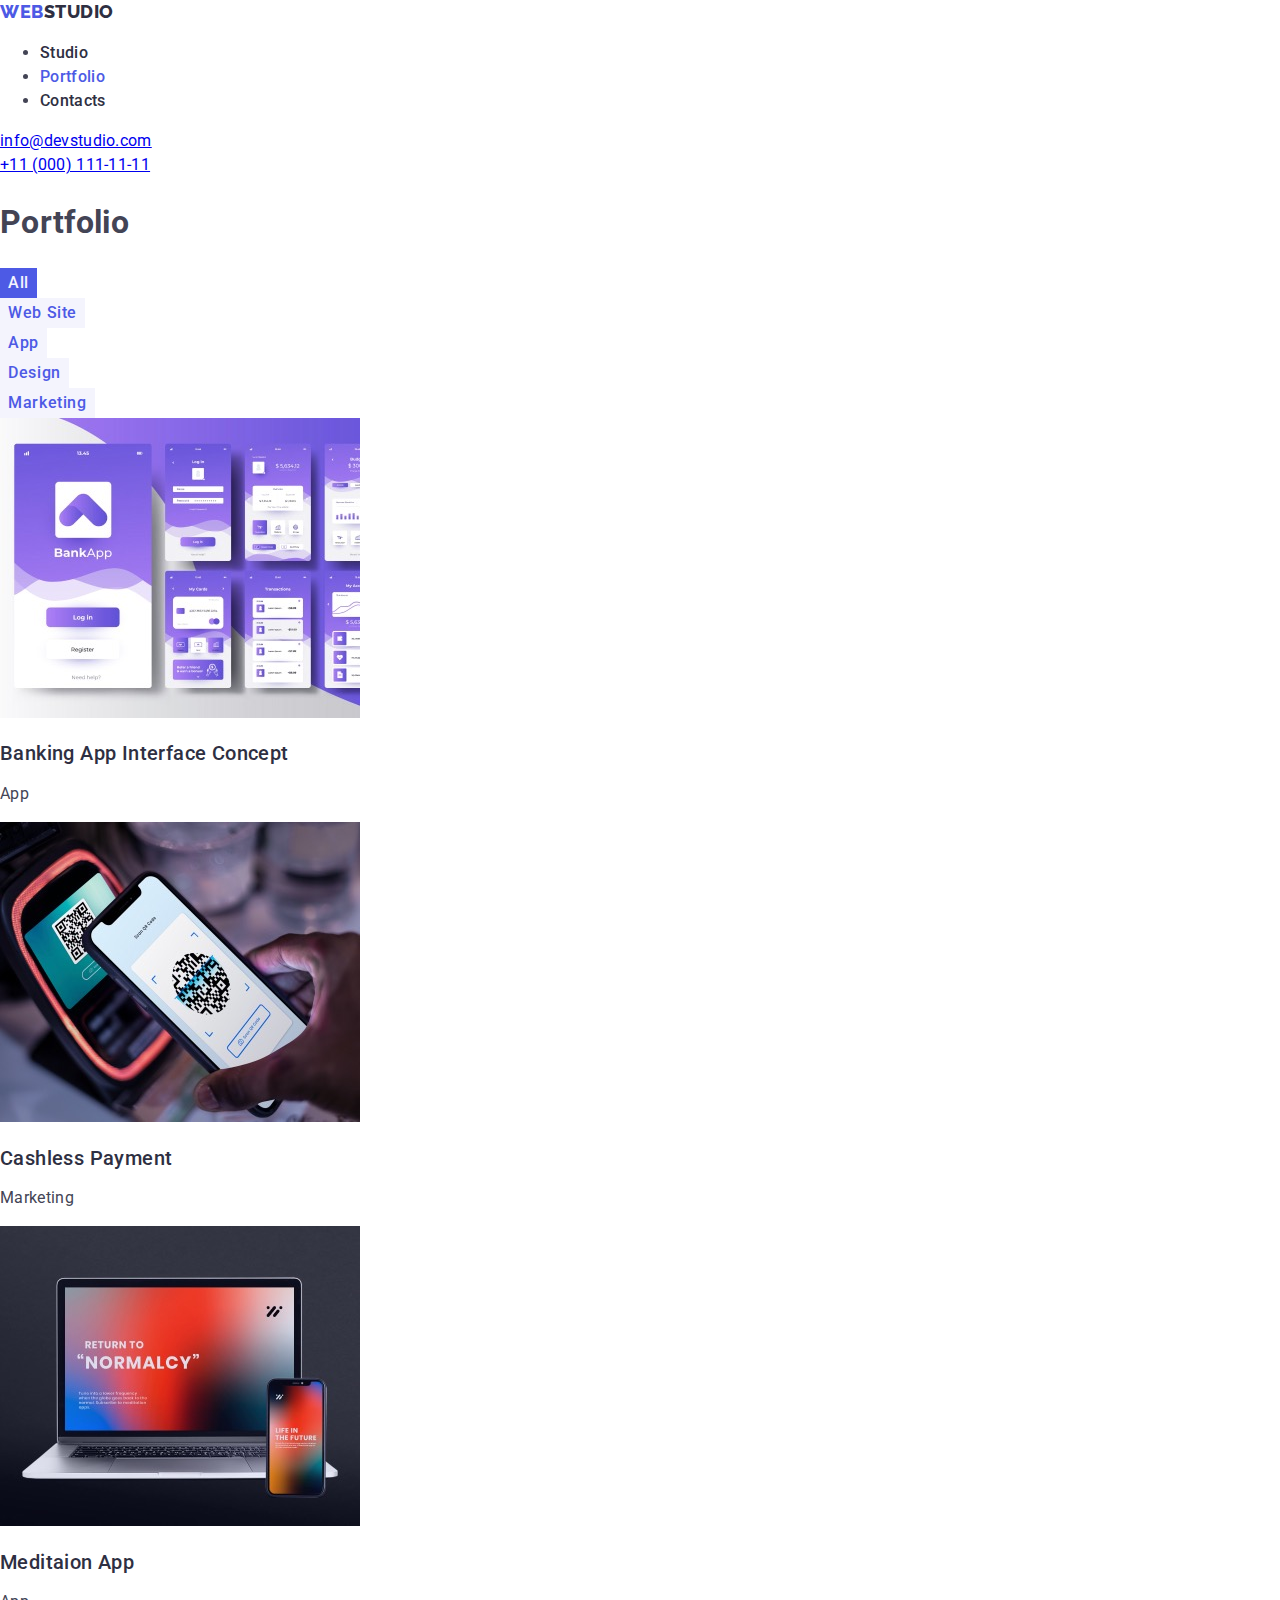
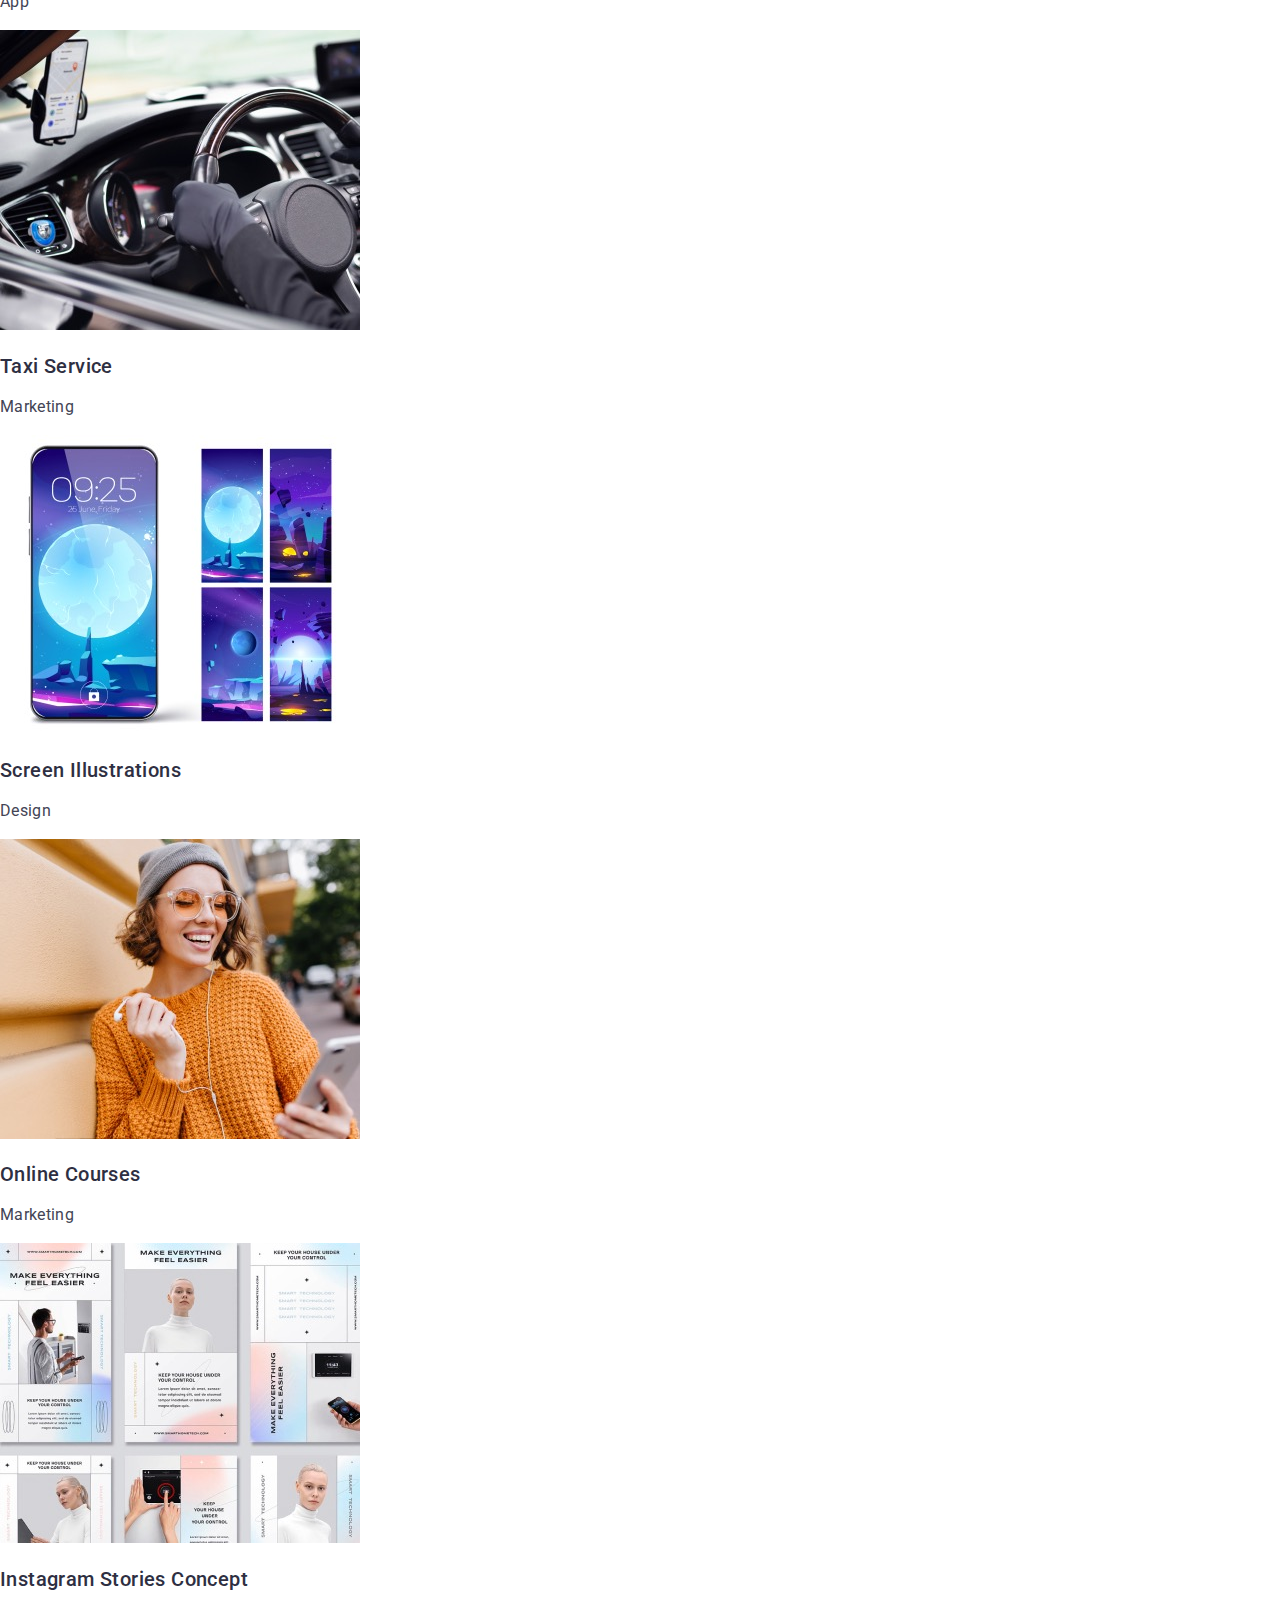
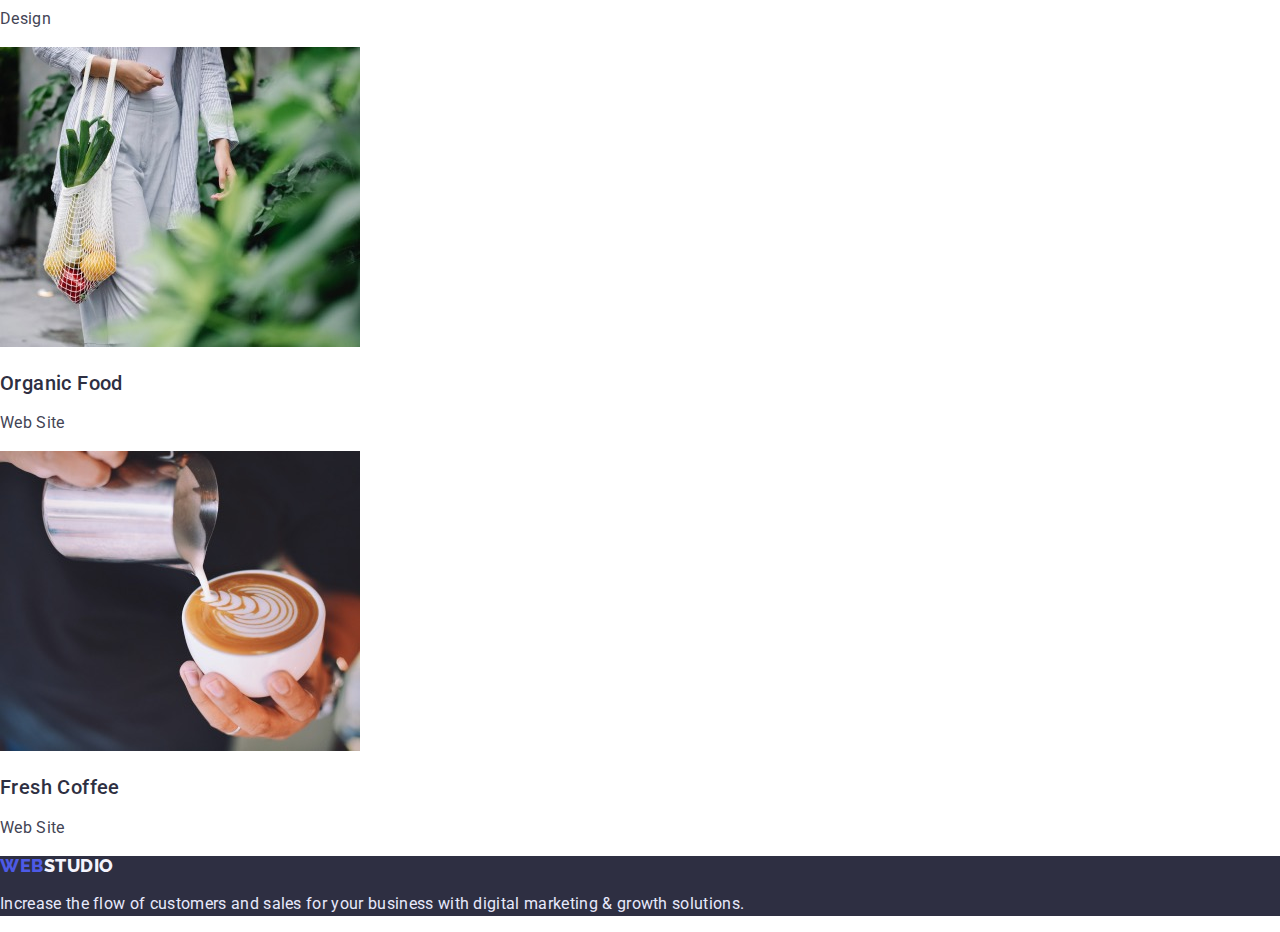
==== commit 56d75842: "pre homework 3" ====
--- a/portfolio.html
+++ b/portfolio.html
@@ -10,11 +10,13 @@
       href="https://fonts.googleapis.com/css2?family=Raleway:wght@800&family=Roboto:wght@400;500;700;900&display=swap"
       rel="stylesheet"
     />
+    <link rel="stylesheet" href="https://cdn.jsdelivr.net/npm/modern-normalize@1.1.0/modern-normalize.min.css">
+    <link rel="stylesheet" href="./css/styles.css" />
     <title>Portfolio</title>
-    <link rel="stylesheet" href="./css/styles.css" />
   </head>
   <body>
     <header class="page-header">
+      <div class="container">
       <nav>
         <a href="./index.html" class="header-logo"
           ><span class="header-wrap">WEB</span>STUDIO</a
@@ -25,8 +27,10 @@
           <li><a href="/" class="link">Contacts</a></li>
         </ul>
       </nav>
+    </div>
 
-      <ul class="contacts-list">
+    <div class="container">
+      <ul class="contacts list">
         <li>
           <a href="mailto:info@devstudio.com" class="link"
             >info@devstudio.com</a
@@ -36,18 +40,19 @@
           <a href="tel:+11(000)1111111" class="link">+11 (000) 111-11-11</a>
         </li>
       </ul>
+    </div>
     </header>
     <main>
       <section>
         <h1>Portfolio</h1>
-        <ul class="filter-list">
+        <ul class="filter list">
           <li><button type="button" class="button-current">All</button></li>
           <li><button type="button" class="button">Web Site</button></li>
           <li><button type="button" class="button">App</button></li>
           <li><button type="button" class="button">Design</button></li>
           <li><button type="button" class="button">Marketing</button></li>
         </ul>
-        <ul class="portfolio-list">
+        <ul class="portfolio list">
           <li>
             <a class="portfolio-link" href="">
               <img src="./img/porfolio-1.jpg" width="360" alt="banking app" />
--- a/css/styles.css
+++ b/css/styles.css
@@ -9,6 +9,16 @@
     --subtle-text-color: #8E8F99;
 }
 
+html {
+    box-sizing: border-box;
+}
+
+*,
+*::before
+*::after {
+box-sizing: inherit;
+}
+
 body {
     font-family: 'Roboto', sans-serif;
     font-size: 16px;
@@ -35,6 +45,8 @@
 
 .list {
     list-style: none;
+    margin: 0;
+    padding: 0;
 }
 
 /* СТИЛІ ДЛЯ СТУДІЯ */
@@ -60,7 +72,7 @@
     color: var(--primary-brand-color);
 }
 
-.contacts-list .link{
+.contacts .list .link{
     font-style: normal;
     color: var(--primary-text-color);
     font-size: 16px;
@@ -68,8 +80,8 @@
     letter-spacing: 0.02em;
 }
 
-.contacts-list .link:hover,
-.contacts-list .link:focus {
+.contacts .list .link:hover,
+.contacts .list .link:focus {
     color: var(--primary-brand-color);
 }
 
@@ -89,22 +101,31 @@
 }
 
 .hero .button-primary {
+    min-width: 170px;
+    padding: 16px 32px;
+    margin: 0 auto;
     font-family: inherit;
     font-weight: 500;
     font-size: 16px;
     line-height: 1.18;
     letter-spacing: 0.04em;
-    display: flex;
-    align-items: center;
+    display: block;
+    text-align: center;
     color: var(--primary-white-color);
     background-color: var(--primary-brand-color);
     box-shadow: 0px 4px 4px rgba(0, 0, 0, 0.15);
     cursor: pointer;
+    border-color: transparent;
+    border-radius: 4px;
+}
+
+.hero .button-primary:active {
+    background-color: #404BBF;
 }
 
 /* Головна секція */
 
-.feature-list .title {
+.feature .list .title {
     color: var(--title-text-color);
     font-weight: 500;
     font-size: 20px;
@@ -112,7 +133,7 @@
     letter-spacing: 0.02em;
 }
 
-.feature-list .text {
+.feature .list .text {
     color: var(--primary-text-color);
     font-size: 16px;
     line-height: 1.5;
@@ -144,7 +165,7 @@
 }
 
 
-.team-list .title {
+.team .list .title {
 font-weight: 500;
 font-size: 20px;
 line-height: 1.2;
@@ -153,7 +174,7 @@
 color: var(--title-text-color);
 }
 
-.team-list .text {
+.team .list .text {
     font-size: 16px;
     line-height: 1.5;
     text-align: center;
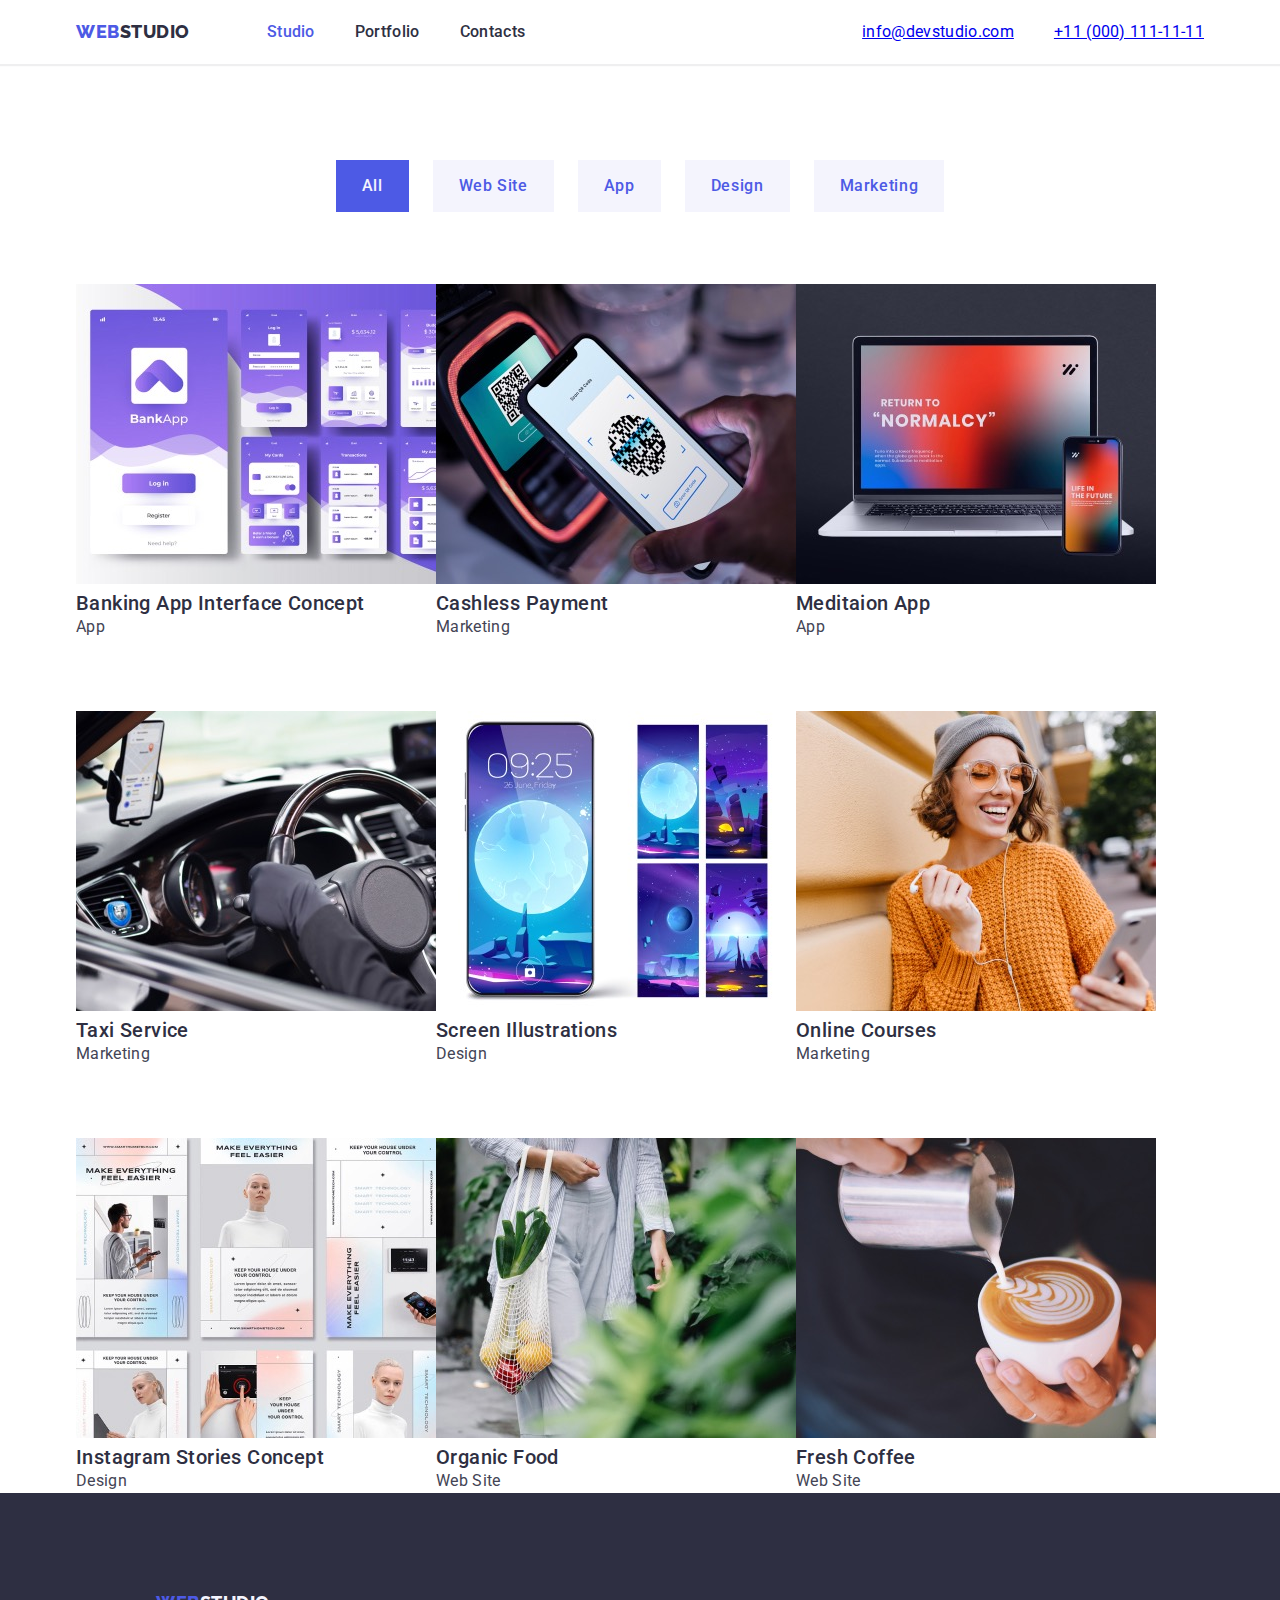
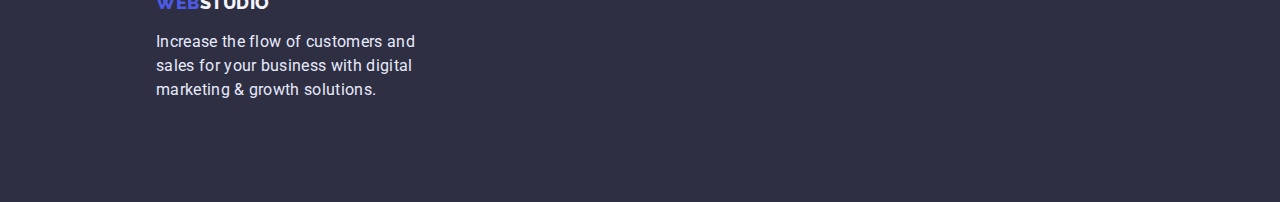
==== commit 34e0f266: "homework 3 w\o portfolio" ====
--- a/portfolio.html
+++ b/portfolio.html
@@ -16,44 +16,42 @@
   </head>
   <body>
     <header class="page-header">
-      <div class="container">
-      <nav>
+      <div class="container header-nav">
+      <nav class="main-nav">
         <a href="./index.html" class="header-logo"
-          ><span class="header-wrap">WEB</span>STUDIO</a
-        >
-        <ul class="site-nav">
-          <li><a href="./index.html" class="link">Studio</a></li>
-          <li><a href="./portfolio.html" class="link current">Portfolio</a></li>
-          <li><a href="/" class="link">Contacts</a></li>
+          ><span class="header-wrap">WEB</span>STUDIO</a>
+        <ul class="site-nav list">
+          <li class="item"><a href="./index.html" class="link current">Studio</a></li>
+          <li class="item"><a href="./portfolio.html" class="link">Portfolio</a></li>
+          <li class="item"><a href="/" class="link">Contacts</a></li>
         </ul>
       </nav>
-    </div>
-
-    <div class="container">
+  
       <ul class="contacts list">
-        <li>
+        <li class="item">
           <a href="mailto:info@devstudio.com" class="link"
             >info@devstudio.com</a
           >
         </li>
-        <li>
+        <li class="item">
           <a href="tel:+11(000)1111111" class="link">+11 (000) 111-11-11</a>
         </li>
       </ul>
     </div>
     </header>
     <main>
-      <section>
-        <h1>Portfolio</h1>
+      <section class="site-portfolio">
+        <div class="container">
+        <h1 class="visually-hidden">Portfolio</h1>
         <ul class="filter list">
-          <li><button type="button" class="button-current">All</button></li>
-          <li><button type="button" class="button">Web Site</button></li>
-          <li><button type="button" class="button">App</button></li>
-          <li><button type="button" class="button">Design</button></li>
-          <li><button type="button" class="button">Marketing</button></li>
+          <li class="item"><button type="button" class="button-current">All</button></li>
+          <li class="item"><button type="button" class="button">Web Site</button></li>
+          <li class="item"><button type="button" class="button">App</button></li>
+          <li class="item"><button type="button" class="button">Design</button></li>
+          <li class="item"><button type="button" class="button">Marketing</button></li>
         </ul>
         <ul class="portfolio list">
-          <li>
+          <li class="item">
             <a class="portfolio-link" href="">
               <img src="./img/porfolio-1.jpg" width="360" alt="banking app" />
             <h2 class="portfolio-title">Banking App Interface Concept</h3>
@@ -65,7 +63,7 @@
             </p> -->
             </a>
           </li>
-          <li>
+          <li class="item">
             <a class="portfolio-link" href="">
               <img src="./img/portfolio-2.jpg" width="360" alt="mobile phone" />
             <h2 class="portfolio-title">Cashless Payment</h3>
@@ -77,7 +75,7 @@
             </p> -->
             </a>
           </li>
-          <li>
+          <li class="item">
             <a class="portfolio-link" href="">
               <img src="./img/portfolio-3.jpg" width="360" alt="laptop" />
             
@@ -90,7 +88,7 @@
             </p> -->
             </a>
           </li>
-          <li>
+          <li class="item">
             <a class="portfolio-link" href="">
               <img src="./img/portfolio-4.jpg" width="360" alt="car interior" />
             </a>
@@ -102,7 +100,7 @@
               Storage App
             </p> -->
           </li>
-          <li>
+          <li class="item">
             <a class="portfolio-link" href="">
               <img src="./img/portfolio-5.jpg" width="360" alt="phone wallpapers" />
             <h2 class="portfolio-title">Screen Illustrations</h3>
@@ -114,7 +112,7 @@
             </p> -->
             </a>
           </li>
-          <li>
+          <li class="item">
             <a class="portfolio-link" href="">
               <img src="./img/portfolio-6.jpg" width="360" alt="girl with a phone" />
             <h2 class="portfolio-title">Online Courses</h3>
@@ -126,7 +124,7 @@
             </p> -->
             </a>
           </li>
-          <li>
+          <li class="item">
             <a class="portfolio-link" href="">
               <img src="./img/portfolio-7.jpg" width="360" alt="insta layouts" />
             <h2 class="portfolio-title">Instagram Stories Concept</h3>
@@ -138,7 +136,7 @@
             </p> -->
             </a>
           </li>
-          <li>
+          <li class="item">
             <a class="portfolio-link" href="">
               <img src="./img/portfolio-8.jpg" width="360" alt="grocery bag" />
             <h2 class="portfolio-title">Organic Food</h3>
@@ -150,7 +148,7 @@
             </p> -->
             </a>
           </li>
-          <li>
+          <li class="item">
             <a class="portfolio-link" href="">
               <img src="./img/portfolio-9.jpg" width="360" alt="cappuccino" />
             <h2 class="portfolio-title">Fresh Coffee</h3>
@@ -163,8 +161,11 @@
             </a>
           </li>
         </ul>
+      </div>
       </section>
     </main>
+
+
     <footer class="page-footer">
       <a href="/" class="footer-logo"
         ><span class="footer-wrap">WEB</span>STUDIO</a
--- a/css/styles.css
+++ b/css/styles.css
@@ -28,6 +28,61 @@
     background-color: var(--primary-white-color);
 }
 
+h1,
+h2,
+h3,
+p,
+ul {
+margin: 0;
+padding: 0;
+}
+
+.img {
+    display: block;
+    max-width: 100%;
+    height: auto;
+}
+
+.visually-hidden {
+    position: absolute;
+    width: 1px;
+    height: 1px;
+    margin: -1px;
+    border: 0;
+    padding: 0;
+  
+    white-space: nowrap;
+    clip-path: inset(100%);
+    clip: rect(0 0 0 0);
+    overflow: hidden;
+  }
+  
+  .container {
+    width: 1158px;
+    padding: 0 15px;
+    margin: 0 auto;
+  }
+
+  .list {
+    list-style: none;
+    margin: 0;
+    padding: 0;
+}
+
+
+/* ___Header___ */
+
+.page-header {
+box-shadow: 0px 1px 6px 0px rgba(46, 47, 66, 0.08);
+box-shadow: 0px 1px 1px 0px rgba(46, 47, 66, 0.16);
+box-shadow: 0px 2px 1px 0px rgba(46, 47, 66, 0.08);
+}
+
+.main-nav,
+.header-nav {
+    display: flex;
+    align-items: center;
+}
 
 .header-logo {
     color: var(--title-text-color);
@@ -43,15 +98,24 @@
     color: var(--primary-brand-color);
 }
 
-.list {
-    list-style: none;
-    margin: 0;
-    padding: 0;
-}
-
-/* СТИЛІ ДЛЯ СТУДІЯ */
-/* Навігаці */
+
+.site-nav {
+    display: flex;
+    margin-left: 77px;
+}
+
+.site-nav .item {
+    margin-right: 40px;
+}
+
+.site-nav .item:last-child {
+    margin-right: 0px;
+}
+
 .site-nav .link{ 
+    display: block;
+    padding-top: 20px;
+    padding-bottom: 20px;
     color: var(--title-text-color);
     font-weight: 500;
     font-size: 16px;
@@ -72,7 +136,19 @@
     color: var(--primary-brand-color);
 }
 
+.contacts {
+    display: flex;
+    margin-left: auto;
+}
+
+.contacts .item + .item {
+    margin-left: 40px;
+}
+
 .contacts .list .link{
+    display: block;
+    padding-top: 20px;
+    padding-bottom: 20px;
     font-style: normal;
     color: var(--primary-text-color);
     font-size: 16px;
@@ -86,9 +162,15 @@
 }
 
 /* Герой */
+
 .hero {
     background-color: var(--title-text-color);
-}
+    text-align: center;
+    margin-bottom: 120px;
+    padding-top: 192px;
+    padding-bottom: 192px;
+}
+
 
 .hero .title {
     color: var(--primary-white-color);
@@ -96,8 +178,8 @@
     font-weight: 500;
     font-size: 56px;
     line-height: 1.07;
-    text-align: center;
-    letter-spacing: 0.02em;
+    letter-spacing: 0.02em;
+    margin-bottom: 48px;
 }
 
 .hero .button-primary {
@@ -110,7 +192,6 @@
     line-height: 1.18;
     letter-spacing: 0.04em;
     display: block;
-    text-align: center;
     color: var(--primary-white-color);
     background-color: var(--primary-brand-color);
     box-shadow: 0px 4px 4px rgba(0, 0, 0, 0.15);
@@ -123,9 +204,23 @@
     background-color: #404BBF;
 }
 
-/* Головна секція */
+/* OUR FEATURES */
+
+.section .no-padding {
+    padding-top: 0;
+    padding-bottom: 0;
+}
+
+.feature {
+    margin-top: 0;
+    display: flex;
+    margin-left: auto;
+    align-items: center;
+}
+
 
 .feature .list .title {
+    margin-bottom: 8px;
     color: var(--title-text-color);
     font-weight: 500;
     font-size: 20px;
@@ -140,36 +235,76 @@
     letter-spacing: 0.02em;
 }
 
+.feature .list .item {
+    margin-right: 24px;
+    width: 264px;
+}
+
+.feature .list .item:last-child {
+    margin-right: 0px;
+}
+
+/* ____ABOUT US____ */
+
+.about {
+    display: flex;
+    margin-left: auto;
+}
+
 .about-title {
+    margin-top: 120px;
     color: var(--title-text-color);
     font-weight: 500;
     font-size: 36px;
     line-height: 1.11;
-    text-align: center;
     letter-spacing: 0.02em;
     text-transform: capitalize;
-}
+    text-align: center;
+}
+
+.about .list {
+    margin-top: 72px;
+}
+
+.about .list .item {
+    margin-right: 24px;
+}
+
+.about .list .item:last-child {
+    margin-right: 0px;
+}
+
+/* ___OUR TEAM___ */
 
 .team {
     background-color: var(--secondary-bg-color);
+    margin-top: 120px;
+    display: flex;
+    margin-left: auto;
+    text-align: center;
 }
 
 .team-title {
-font-weight: 500;
-font-size: 36px;
-line-height: 1.11;
-text-align: center;
-letter-spacing: 0.02em;
-text-transform: capitalize;
-color: var(--title-text-color);
-}
-
+    padding-top: 120px;
+    text-align: center;
+    font-weight: 500;
+    font-size: 36px;
+    line-height: 1.11;
+    letter-spacing: 0.02em;
+    text-transform: capitalize;
+    color: var(--title-text-color);
+}
+
+.team .list {
+    padding-bottom: 120px;
+}
 
 .team .list .title {
+margin-bottom: 8px;
+margin-top: 32px;
 font-weight: 500;
 font-size: 20px;
 line-height: 1.2;
-text-align: center;
 letter-spacing: 0.02em;
 color: var(--title-text-color);
 }
@@ -177,13 +312,28 @@
 .team .list .text {
     font-size: 16px;
     line-height: 1.5;
-    text-align: center;
-    letter-spacing: 0.02em;
-}
+    letter-spacing: 0.02em;
+    padding-bottom: 32px;
+}
+
+.team .list .item {
+    margin-right: 24px;
+    background-color: var(--primary-white-color);
+}
+
+.team .list .item:last-child {
+    margin-right: 0px;
+}
+
+
 
 /* СТИЛІ ДЛЯ ПОРТФОЛІО */
+
 /* Кнопки */
+
 .button {
+    padding: 12px 24px;
+    text-align: center;
     color: var(--primary-brand-color);
     background-color: var(--secondary-bg-color);
     font-family: 'Roboto';
@@ -205,6 +355,7 @@
 }
 
 .button-current {
+    padding: 12px 24px;
     color: var(--secondary-bg-color);
     background-color: var(--primary-brand-color);
     font-family: 'Roboto';
@@ -219,7 +370,37 @@
     border-color: transparent; 
 }
 
+/* ___FILTERS___ */
+
+.filter {
+    display: flex;
+    justify-content: center;
+}
+
+.filter .item {
+    margin-top: 96px;
+    margin-right: 24px; 
+}
+.filter .item:last-child {
+    margin-right: 0px;
+}
+
+
+
+
 /* Список проектів */
+
+.portfolio {
+    display: flex;
+    flex-wrap: wrap;
+}
+
+.portfolio .item {
+    margin-top: 72px;
+   
+}
+
+
 .portfolio-link {
     text-decoration: none;
 }
@@ -239,12 +420,17 @@
     letter-spacing: 0.02em;
 }
 
-/* Футер */
+/* FOOTER */
+
 .page-footer {
+    padding-left: 156px;
+    padding-right: auto;
     background-color: var(--title-text-color);
 }
 
 .footer-logo {
+    padding-top: 100px;
+    padding-bottom: 16px;
     color: var(--secondary-bg-color);
     font-family: 'Raleway';
     font-weight: 800;
@@ -262,6 +448,8 @@
 }
 
 .footer-text {
+    padding-bottom: 100px;
+    width: 264px;
     color: var(--accent-color);
     font-family: 'Roboto';
     font-size: 16px;
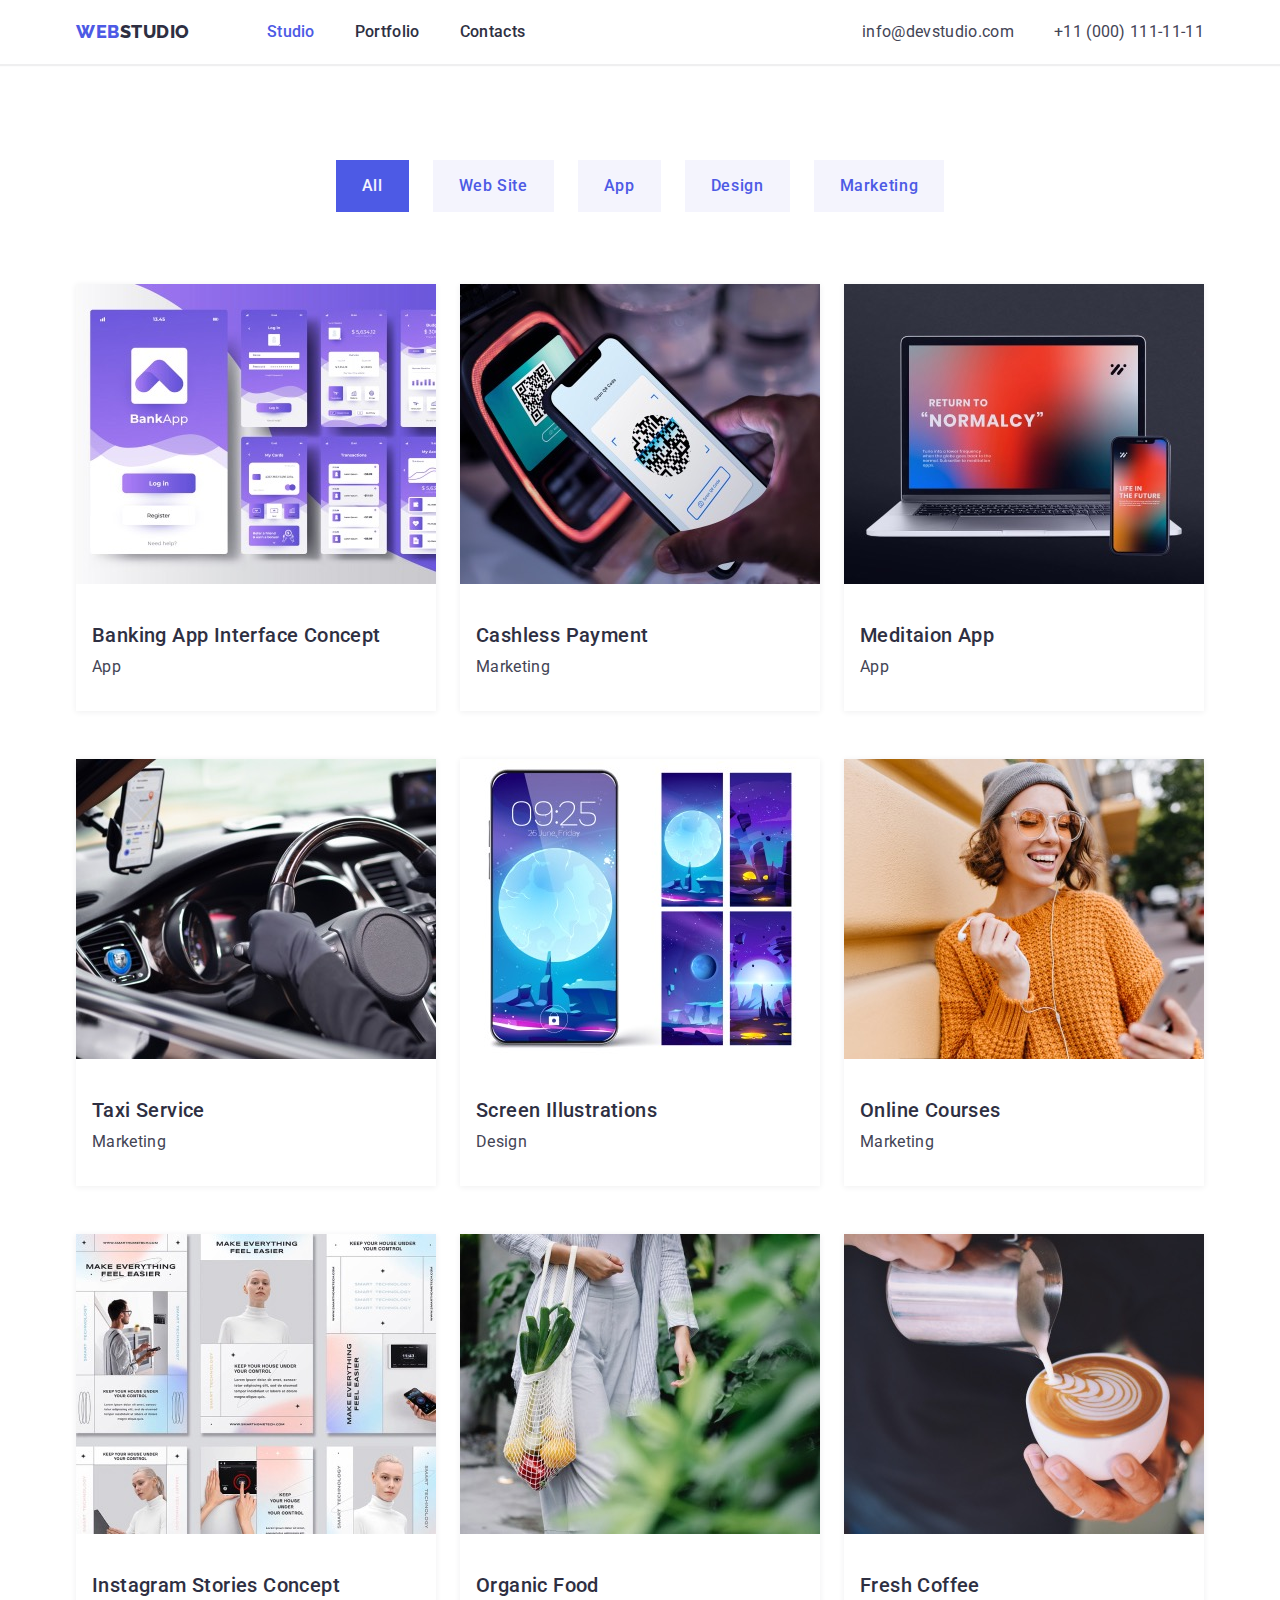
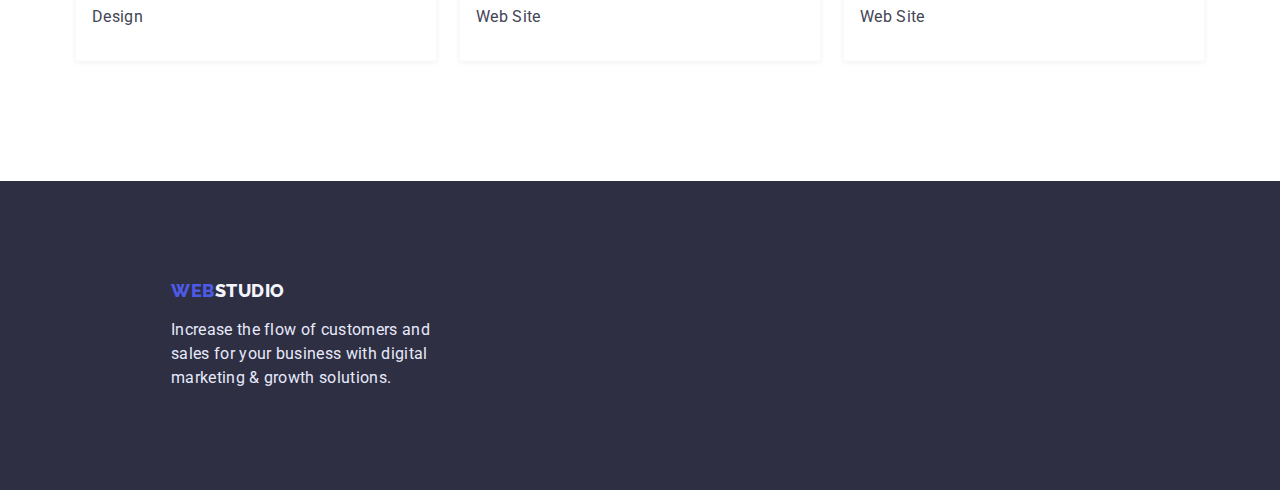
==== commit d6ce0da1: "Доопрацьоване ДЗ" ====
--- a/portfolio.html
+++ b/portfolio.html
@@ -54,8 +54,10 @@
           <li class="item">
             <a class="portfolio-link" href="">
               <img src="./img/porfolio-1.jpg" width="360" alt="banking app" />
+              <div class="card-info">
             <h2 class="portfolio-title">Banking App Interface Concept</h3>
             <p class="portfolio-text">App</p>
+          </div>
             <!-- <p>
               14 Stylish and User-Friendly App Design Concepts · Task Manager
               App · Calorie Tracker App · Exotic Fruit Ecommerce App · Cloud
@@ -66,8 +68,10 @@
           <li class="item">
             <a class="portfolio-link" href="">
               <img src="./img/portfolio-2.jpg" width="360" alt="mobile phone" />
+              <div class="card-info">
             <h2 class="portfolio-title">Cashless Payment</h3>
             <p class="portfolio-text">Marketing</p>
+          </div>
             <!-- <p>
               14 Stylish and User-Friendly App Design Concepts · Task Manager
               App · Calorie Tracker App · Exotic Fruit Ecommerce App · Cloud
@@ -78,9 +82,10 @@
           <li class="item">
             <a class="portfolio-link" href="">
               <img src="./img/portfolio-3.jpg" width="360" alt="laptop" />
-            
+              <div class="card-info">
             <h2 class="portfolio-title">Meditaion App</h3>
             <p class="portfolio-text">App</p>
+          </div>
             <!-- <p>
               14 Stylish and User-Friendly App Design Concepts · Task Manager
               App · Calorie Tracker App · Exotic Fruit Ecommerce App · Cloud
@@ -92,8 +97,10 @@
             <a class="portfolio-link" href="">
               <img src="./img/portfolio-4.jpg" width="360" alt="car interior" />
             </a>
+            <div class="card-info">
             <h2 class="portfolio-title">Taxi Service</h3>
             <p class="portfolio-text">Marketing</p>
+          </div>
             <!-- <p>
               14 Stylish and User-Friendly App Design Concepts · Task Manager
               App · Calorie Tracker App · Exotic Fruit Ecommerce App · Cloud
@@ -103,8 +110,10 @@
           <li class="item">
             <a class="portfolio-link" href="">
               <img src="./img/portfolio-5.jpg" width="360" alt="phone wallpapers" />
-            <h2 class="portfolio-title">Screen Illustrations</h3>
+              <div class="card-info">
+              <h2 class="portfolio-title">Screen Illustrations</h3>
             <p class="portfolio-text">Design</p>
+          </div>
             <!-- <p>
               14 Stylish and User-Friendly App Design Concepts · Task Manager
               App · Calorie Tracker App · Exotic Fruit Ecommerce App · Cloud
@@ -115,8 +124,10 @@
           <li class="item">
             <a class="portfolio-link" href="">
               <img src="./img/portfolio-6.jpg" width="360" alt="girl with a phone" />
-            <h2 class="portfolio-title">Online Courses</h3>
+              <div class="card-info">
+              <h2 class="portfolio-title">Online Courses</h3>
             <p class="portfolio-text">Marketing</p>
+          </div>
             <!-- <p>
               14 Stylish and User-Friendly App Design Concepts · Task Manager
               App · Calorie Tracker App · Exotic Fruit Ecommerce App · Cloud
@@ -127,8 +138,10 @@
           <li class="item">
             <a class="portfolio-link" href="">
               <img src="./img/portfolio-7.jpg" width="360" alt="insta layouts" />
-            <h2 class="portfolio-title">Instagram Stories Concept</h3>
+              <div class="card-info">
+              <h2 class="portfolio-title">Instagram Stories Concept</h3>
             <p class="portfolio-text">Design</p>
+          </div>
             <!-- <p>
               14 Stylish and User-Friendly App Design Concepts · Task Manager
               App · Calorie Tracker App · Exotic Fruit Ecommerce App · Cloud
@@ -139,8 +152,10 @@
           <li class="item">
             <a class="portfolio-link" href="">
               <img src="./img/portfolio-8.jpg" width="360" alt="grocery bag" />
-            <h2 class="portfolio-title">Organic Food</h3>
+              <div class="card-info">
+              <h2 class="portfolio-title">Organic Food</h3>
             <p class="portfolio-text">Web Site</p>
+          </div>
             <!-- <p>
               14 Stylish and User-Friendly App Design Concepts · Task Manager
               App · Calorie Tracker App · Exotic Fruit Ecommerce App · Cloud
@@ -151,8 +166,10 @@
           <li class="item">
             <a class="portfolio-link" href="">
               <img src="./img/portfolio-9.jpg" width="360" alt="cappuccino" />
-            <h2 class="portfolio-title">Fresh Coffee</h3>
+              <div class="card-info">
+              <h2 class="portfolio-title">Fresh Coffee</h3>
             <p class="portfolio-text">Web Site</p>
+          </div>
             <!-- <p>
               14 Stylish and User-Friendly App Design Concepts · Task Manager
               App · Calorie Tracker App · Exotic Fruit Ecommerce App · Cloud
@@ -167,6 +184,7 @@
 
 
     <footer class="page-footer">
+      <div class="container">
       <a href="/" class="footer-logo"
         ><span class="footer-wrap">WEB</span>STUDIO</a
       >
@@ -174,6 +192,7 @@
         Increase the flow of customers and sales for your business with digital
         marketing & growth solutions.
       </p>
+    </div>
     </footer>
   </body>
 </html>
--- a/css/styles.css
+++ b/css/styles.css
@@ -1,31 +1,30 @@
 :root {
-    --primary-text-color: #434455;
-    --title-text-color: #2E2F42;
-    --accent-color: #E7E9FC;
-    --primary-brand-color: #4D5AE5;
-    --secondary-bg-color: #F4F4FD;
-    --primary-white-color: #FFFFFF;
-    --messages-color: #31D0AA;
-    --subtle-text-color: #8E8F99;
+  --primary-text-color: #434455;
+  --title-text-color: #2e2f42;
+  --accent-color: #e7e9fc;
+  --primary-brand-color: #4d5ae5;
+  --secondary-bg-color: #f4f4fd;
+  --primary-white-color: #ffffff;
+  --messages-color: #31d0aa;
+  --subtle-text-color: #8e8f99;
 }
 
 html {
-    box-sizing: border-box;
+  box-sizing: border-box;
 }
 
 *,
-*::before
-*::after {
-box-sizing: inherit;
+*::before *::after {
+  box-sizing: inherit;
 }
 
 body {
-    font-family: 'Roboto', sans-serif;
-    font-size: 16px;
-    line-height: 1.5;
-    letter-spacing: 0.02em;
-    color: var(--primary-text-color);
-    background-color: var(--primary-white-color);
+  font-family: "Roboto", sans-serif;
+  font-size: 16px;
+  line-height: 1.5;
+  letter-spacing: 0.02em;
+  color: var(--primary-text-color);
+  background-color: var(--primary-white-color);
 }
 
 h1,
@@ -33,426 +32,432 @@
 h3,
 p,
 ul {
-margin: 0;
-padding: 0;
+  margin: 0;
+  padding: 0;
 }
 
 .img {
-    display: block;
-    max-width: 100%;
-    height: auto;
+  display: block;
+  max-width: 100%;
+  height: auto;
 }
 
 .visually-hidden {
-    position: absolute;
-    width: 1px;
-    height: 1px;
-    margin: -1px;
-    border: 0;
-    padding: 0;
-  
-    white-space: nowrap;
-    clip-path: inset(100%);
-    clip: rect(0 0 0 0);
-    overflow: hidden;
-  }
-  
-  .container {
-    width: 1158px;
-    padding: 0 15px;
-    margin: 0 auto;
-  }
-
-  .list {
-    list-style: none;
-    margin: 0;
-    padding: 0;
-}
-
+  position: absolute;
+  width: 1px;
+  height: 1px;
+  margin: -1px;
+  border: 0;
+  padding: 0;
+
+  white-space: nowrap;
+  clip-path: inset(100%);
+  clip: rect(0 0 0 0);
+  overflow: hidden;
+}
+
+.container {
+  width: 1158px;
+  padding: 0 15px;
+  margin: 0 auto;
+}
+
+.list {
+  list-style: none;
+  margin: 0;
+  padding: 0;
+}
 
 /* ___Header___ */
 
 .page-header {
-box-shadow: 0px 1px 6px 0px rgba(46, 47, 66, 0.08);
-box-shadow: 0px 1px 1px 0px rgba(46, 47, 66, 0.16);
-box-shadow: 0px 2px 1px 0px rgba(46, 47, 66, 0.08);
+  box-shadow: 0px 1px 6px 0px rgba(46, 47, 66, 0.08);
+  box-shadow: 0px 1px 1px 0px rgba(46, 47, 66, 0.16);
+  box-shadow: 0px 2px 1px 0px rgba(46, 47, 66, 0.08);
 }
 
 .main-nav,
 .header-nav {
-    display: flex;
-    align-items: center;
+  display: flex;
+  align-items: center;
 }
 
 .header-logo {
-    color: var(--title-text-color);
-    font-family: 'Raleway', sans-serif;
-    font-weight: 800;
-    font-size: 18px;
-    line-height: 1.33;
-    letter-spacing: 0.03em;
-    text-decoration: none;
+  color: var(--title-text-color);
+  font-family: "Raleway", sans-serif;
+  font-weight: 800;
+  font-size: 18px;
+  line-height: 1.33;
+  letter-spacing: 0.03em;
+  text-decoration: none;
 }
 
 .header-wrap {
-    color: var(--primary-brand-color);
-}
-
+  color: var(--primary-brand-color);
+}
 
 .site-nav {
-    display: flex;
-    margin-left: 77px;
+  display: flex;
+  margin-left: 77px;
 }
 
 .site-nav .item {
-    margin-right: 40px;
+  margin-right: 40px;
 }
 
 .site-nav .item:last-child {
-    margin-right: 0px;
-}
-
-.site-nav .link{ 
-    display: block;
-    padding-top: 20px;
-    padding-bottom: 20px;
-    color: var(--title-text-color);
-    font-weight: 500;
-    font-size: 16px;
-    line-height: 1.5;
-    letter-spacing: 0.02em;
-    text-decoration: none;
+  margin-right: 0px;
+}
+
+.site-nav .link {
+  display: block;
+  padding-top: 20px;
+  padding-bottom: 20px;
+  color: var(--title-text-color);
+  font-weight: 500;
+  font-size: 16px;
+  line-height: 1.5;
+  letter-spacing: 0.02em;
+  text-decoration: none;
 }
 
 .site-nav .link:hover,
 .site-nav .link:focus {
-    color: var(--primary-text-color);
+  color: var(--primary-text-color);
 }
 .site-nav .link:active {
-    color: var(--primary-brand-color);
+  color: var(--primary-brand-color);
 }
 
 .site-nav .link.current {
-    color: var(--primary-brand-color);
+  color: var(--primary-brand-color);
 }
 
 .contacts {
-    display: flex;
-    margin-left: auto;
+  display: flex;
+  margin-left: auto;
 }
 
 .contacts .item + .item {
-    margin-left: 40px;
-}
-
-.contacts .list .link{
-    display: block;
-    padding-top: 20px;
-    padding-bottom: 20px;
-    font-style: normal;
-    color: var(--primary-text-color);
-    font-size: 16px;
-    line-height: 1.5;
-    letter-spacing: 0.02em;
-}
-
-.contacts .list .link:hover,
-.contacts .list .link:focus {
-    color: var(--primary-brand-color);
+  margin-left: 40px;
+}
+
+.contacts .link {
+  font-style: normal;
+  color: var(--primary-text-color);
+  font-size: 16px;
+  line-height: 1.5;
+  letter-spacing: 0.02em;
+  text-decoration: none;
+}
+
+.contacts .list .link {
+  display: block;
+  padding-top: 20px;
+  padding-bottom: 20px;
+}
+
+.contacts .link:hover,
+.contacts .link:focus {
+  color: var(--primary-brand-color);
 }
 
 /* Герой */
 
 .hero {
-    background-color: var(--title-text-color);
-    text-align: center;
-    margin-bottom: 120px;
-    padding-top: 192px;
-    padding-bottom: 192px;
-}
-
+  background-color: var(--title-text-color);
+  text-align: center;
+  padding-top: 192px;
+  padding-bottom: 192px;
+}
 
 .hero .title {
-    color: var(--primary-white-color);
-    font-family: 'Roboto';
-    font-weight: 500;
-    font-size: 56px;
-    line-height: 1.07;
-    letter-spacing: 0.02em;
-    margin-bottom: 48px;
+  color: var(--primary-white-color);
+  font-family: "Roboto";
+  font-weight: 500;
+  font-size: 56px;
+  line-height: 1.07;
+  letter-spacing: 0.02em;
+  margin-bottom: 48px;
 }
 
 .hero .button-primary {
-    min-width: 170px;
-    padding: 16px 32px;
-    margin: 0 auto;
-    font-family: inherit;
-    font-weight: 500;
-    font-size: 16px;
-    line-height: 1.18;
-    letter-spacing: 0.04em;
-    display: block;
-    color: var(--primary-white-color);
-    background-color: var(--primary-brand-color);
-    box-shadow: 0px 4px 4px rgba(0, 0, 0, 0.15);
-    cursor: pointer;
-    border-color: transparent;
-    border-radius: 4px;
+  min-width: 170px;
+  padding: 16px 32px;
+  margin: 0 auto;
+  font-family: inherit;
+  font-weight: 500;
+  font-size: 16px;
+  line-height: 1.18;
+  letter-spacing: 0.04em;
+  display: block;
+  color: var(--primary-white-color);
+  background-color: var(--primary-brand-color);
+  box-shadow: 0px 4px 4px rgba(0, 0, 0, 0.15);
+  cursor: pointer;
+  border-color: transparent;
+  border-radius: 4px;
 }
 
 .hero .button-primary:active {
-    background-color: #404BBF;
+  background-color: #404bbf;
 }
 
 /* OUR FEATURES */
 
-.section .no-padding {
-    padding-top: 0;
-    padding-bottom: 0;
-}
+
 
 .feature {
-    margin-top: 0;
-    display: flex;
-    margin-left: auto;
-    align-items: center;
-}
-
+  padding-top: 120px;
+  padding-bottom: 120px;
+  margin-top: 0;
+  display: flex;
+  margin-left: auto;
+  align-items: center;
+}
 
 .feature .list .title {
-    margin-bottom: 8px;
-    color: var(--title-text-color);
-    font-weight: 500;
-    font-size: 20px;
-    line-height: 1.2;
-    letter-spacing: 0.02em;
+  margin-bottom: 8px;
+  color: var(--title-text-color);
+  font-weight: 500;
+  font-size: 20px;
+  line-height: 1.2;
+  letter-spacing: 0.02em;
 }
 
 .feature .list .text {
-    color: var(--primary-text-color);
-    font-size: 16px;
-    line-height: 1.5;
-    letter-spacing: 0.02em;
+  color: var(--primary-text-color);
+  font-size: 16px;
+  line-height: 1.5;
+  letter-spacing: 0.02em;
 }
 
 .feature .list .item {
-    margin-right: 24px;
-    width: 264px;
+  margin-right: 24px;
+  width: 264px;
 }
 
 .feature .list .item:last-child {
-    margin-right: 0px;
+  margin-right: 0px;
 }
 
 /* ____ABOUT US____ */
 
 .about {
-    display: flex;
-    margin-left: auto;
+  display: flex;
+  margin-left: auto;
+  margin-bottom: 120px;
 }
 
 .about-title {
-    margin-top: 120px;
-    color: var(--title-text-color);
-    font-weight: 500;
-    font-size: 36px;
-    line-height: 1.11;
-    letter-spacing: 0.02em;
-    text-transform: capitalize;
-    text-align: center;
+  margin-top: 0;
+  color: var(--title-text-color);
+  font-weight: 500;
+  font-size: 36px;
+  line-height: 1.11;
+  letter-spacing: 0.02em;
+  text-transform: capitalize;
+  text-align: center;
 }
 
 .about .list {
-    margin-top: 72px;
+  margin-top: 72px;
 }
 
 .about .list .item {
-    margin-right: 24px;
+  margin-right: 24px;
 }
 
 .about .list .item:last-child {
-    margin-right: 0px;
+  margin-right: 0px;
 }
 
 /* ___OUR TEAM___ */
 
 .team {
-    background-color: var(--secondary-bg-color);
-    margin-top: 120px;
-    display: flex;
-    margin-left: auto;
-    text-align: center;
+  padding-top: 120px;
+  padding-bottom: 120px;
+  background-color: var(--secondary-bg-color);
+  display: flex;
+  margin-left: auto;
+  text-align: center;
 }
 
 .team-title {
-    padding-top: 120px;
-    text-align: center;
-    font-weight: 500;
-    font-size: 36px;
-    line-height: 1.11;
-    letter-spacing: 0.02em;
-    text-transform: capitalize;
-    color: var(--title-text-color);
-}
-
-.team .list {
-    padding-bottom: 120px;
+  text-align: center;
+  font-weight: 500;
+  font-size: 36px;
+  line-height: 1.11;
+  letter-spacing: 0.02em;
+  text-transform: capitalize;
+  color: var(--title-text-color);
+}
+.team-info {
+  padding: 32px 16px;
 }
 
 .team .list .title {
-margin-bottom: 8px;
-margin-top: 32px;
-font-weight: 500;
-font-size: 20px;
-line-height: 1.2;
-letter-spacing: 0.02em;
-color: var(--title-text-color);
+  margin-bottom: 8px;
+  font-weight: 500;
+  font-size: 20px;
+  line-height: 1.2;
+  letter-spacing: 0.02em;
+  color: var(--title-text-color);
 }
 
 .team .list .text {
-    font-size: 16px;
-    line-height: 1.5;
-    letter-spacing: 0.02em;
-    padding-bottom: 32px;
+  font-size: 16px;
+  line-height: 1.5;
+  letter-spacing: 0.02em;
 }
 
 .team .list .item {
-    margin-right: 24px;
-    background-color: var(--primary-white-color);
+  margin-right: 24px;
+  background-color: var(--primary-white-color);
 }
 
 .team .list .item:last-child {
-    margin-right: 0px;
-}
-
-
+  margin-right: 0px;
+}
 
 /* СТИЛІ ДЛЯ ПОРТФОЛІО */
 
 /* Кнопки */
 
 .button {
-    padding: 12px 24px;
-    text-align: center;
-    color: var(--primary-brand-color);
-    background-color: var(--secondary-bg-color);
-    font-family: 'Roboto';
-    font-weight: 500;
-    font-size: 16px;
-    line-height: 1.5;
-    display: flex;
-    align-items: center;
-    text-align: center;
-    letter-spacing: 0.04em;
-    cursor: pointer;
-    border-color: transparent;
+  padding: 12px 24px;
+  text-align: center;
+  color: var(--primary-brand-color);
+  background-color: var(--secondary-bg-color);
+  font-family: "Roboto";
+  font-weight: 500;
+  font-size: 16px;
+  line-height: 1.5;
+  display: flex;
+  align-items: center;
+  text-align: center;
+  letter-spacing: 0.04em;
+  cursor: pointer;
+  border-color: transparent;
 }
 
 .button:hover,
 .button:focus {
-    color: var(--secondary-bg-color);
-    background-color: var(--primary-brand-color);
+  color: var(--secondary-bg-color);
+  background-color: var(--primary-brand-color);
 }
 
 .button-current {
-    padding: 12px 24px;
-    color: var(--secondary-bg-color);
-    background-color: var(--primary-brand-color);
-    font-family: 'Roboto';
-    font-weight: 500;
-    font-size: 16px;
-    line-height: 1.5;
-    display: flex;
-    align-items: center;
-    text-align: center;
-    letter-spacing: 0.04em;
-    cursor: pointer;
-    border-color: transparent; 
+  padding: 12px 24px;
+  color: var(--secondary-bg-color);
+  background-color: var(--primary-brand-color);
+  font-family: "Roboto";
+  font-weight: 500;
+  font-size: 16px;
+  line-height: 1.5;
+  display: flex;
+  align-items: center;
+  text-align: center;
+  letter-spacing: 0.04em;
+  cursor: pointer;
+  border-color: transparent;
 }
 
 /* ___FILTERS___ */
 
+.site-portfolio {
+  margin-top: 96px;
+  margin-bottom: 120px;
+}
+
 .filter {
-    display: flex;
-    justify-content: center;
+  display: flex;
+  justify-content: center;
 }
 
 .filter .item {
-    margin-top: 96px;
-    margin-right: 24px; 
+  margin-right: 24px;
 }
 .filter .item:last-child {
-    margin-right: 0px;
-}
-
-
-
+  margin-right: 0px;
+}
 
 /* Список проектів */
 
 .portfolio {
-    display: flex;
-    flex-wrap: wrap;
+  display: flex;
+  flex-wrap: wrap;
+  row-gap: 48px;
+  column-gap: 24px;
+  margin-top: 72px;
+  margin-bottom: 120px;
 }
 
 .portfolio .item {
-    margin-top: 72px;
-   
-}
-
+  box-shadow: 0px 1px 6px rgba(46, 47, 66, 0.08);
+  overflow: hidden;
+}
 
 .portfolio-link {
-    text-decoration: none;
+  text-decoration: none;
 }
 
 .portfolio-title {
-    color: var(--title-text-color);
-    font-weight: 500;
-    font-size: 20px;
-    line-height: 1.2;
-    letter-spacing: 0.02em;
+  margin-bottom: 8px;
+  color: var(--title-text-color);
+  font-weight: 500;
+  font-size: 20px;
+  line-height: 1.2;
+  letter-spacing: 0.02em;
 }
 
 .portfolio-text {
-    color: var(--primary-text-color);
-    font-size: 16px;
-    line-height: 1.5;
-    letter-spacing: 0.02em;
+  color: var(--primary-text-color);
+  font-size: 16px;
+  line-height: 1.5;
+  letter-spacing: 0.02em;
+}
+
+.card-info {
+  margin-top: 32px;
+  margin-bottom: 32px;
+  margin-left: 16px;
+  list-style: none;
 }
 
 /* FOOTER */
 
 .page-footer {
-    padding-left: 156px;
-    padding-right: auto;
-    background-color: var(--title-text-color);
+  padding-top: 100px;
+  padding-bottom: 100px;
+  padding-left: 156px;
+  padding-right: auto;
+  background-color: var(--title-text-color);
 }
 
 .footer-logo {
-    padding-top: 100px;
-    padding-bottom: 16px;
-    color: var(--secondary-bg-color);
-    font-family: 'Raleway';
-    font-weight: 800;
-    font-size: 18px;
-    line-height: 1.16;
-    display: flex;
-    align-items: center;
-    letter-spacing: 0.03em;
-    text-transform: uppercase;
-    text-decoration: none;
+  margin-bottom: 16px;
+  color: var(--secondary-bg-color);
+  font-family: "Raleway";
+  font-weight: 800;
+  font-size: 18px;
+  line-height: 1.16;
+  display: flex;
+  align-items: center;
+  letter-spacing: 0.03em;
+  text-transform: uppercase;
+  text-decoration: none;
 }
 
 .footer-wrap {
-    color: var(--primary-brand-color);
+  color: var(--primary-brand-color);
 }
 
 .footer-text {
-    padding-bottom: 100px;
-    width: 264px;
-    color: var(--accent-color);
-    font-family: 'Roboto';
-    font-size: 16px;
-    line-height: 1.5;
-    letter-spacing: 0.02em;
-}+  width: 264px;
+  color: var(--accent-color);
+  font-family: "Roboto";
+  font-size: 16px;
+  line-height: 1.5;
+  letter-spacing: 0.02em;
+}
